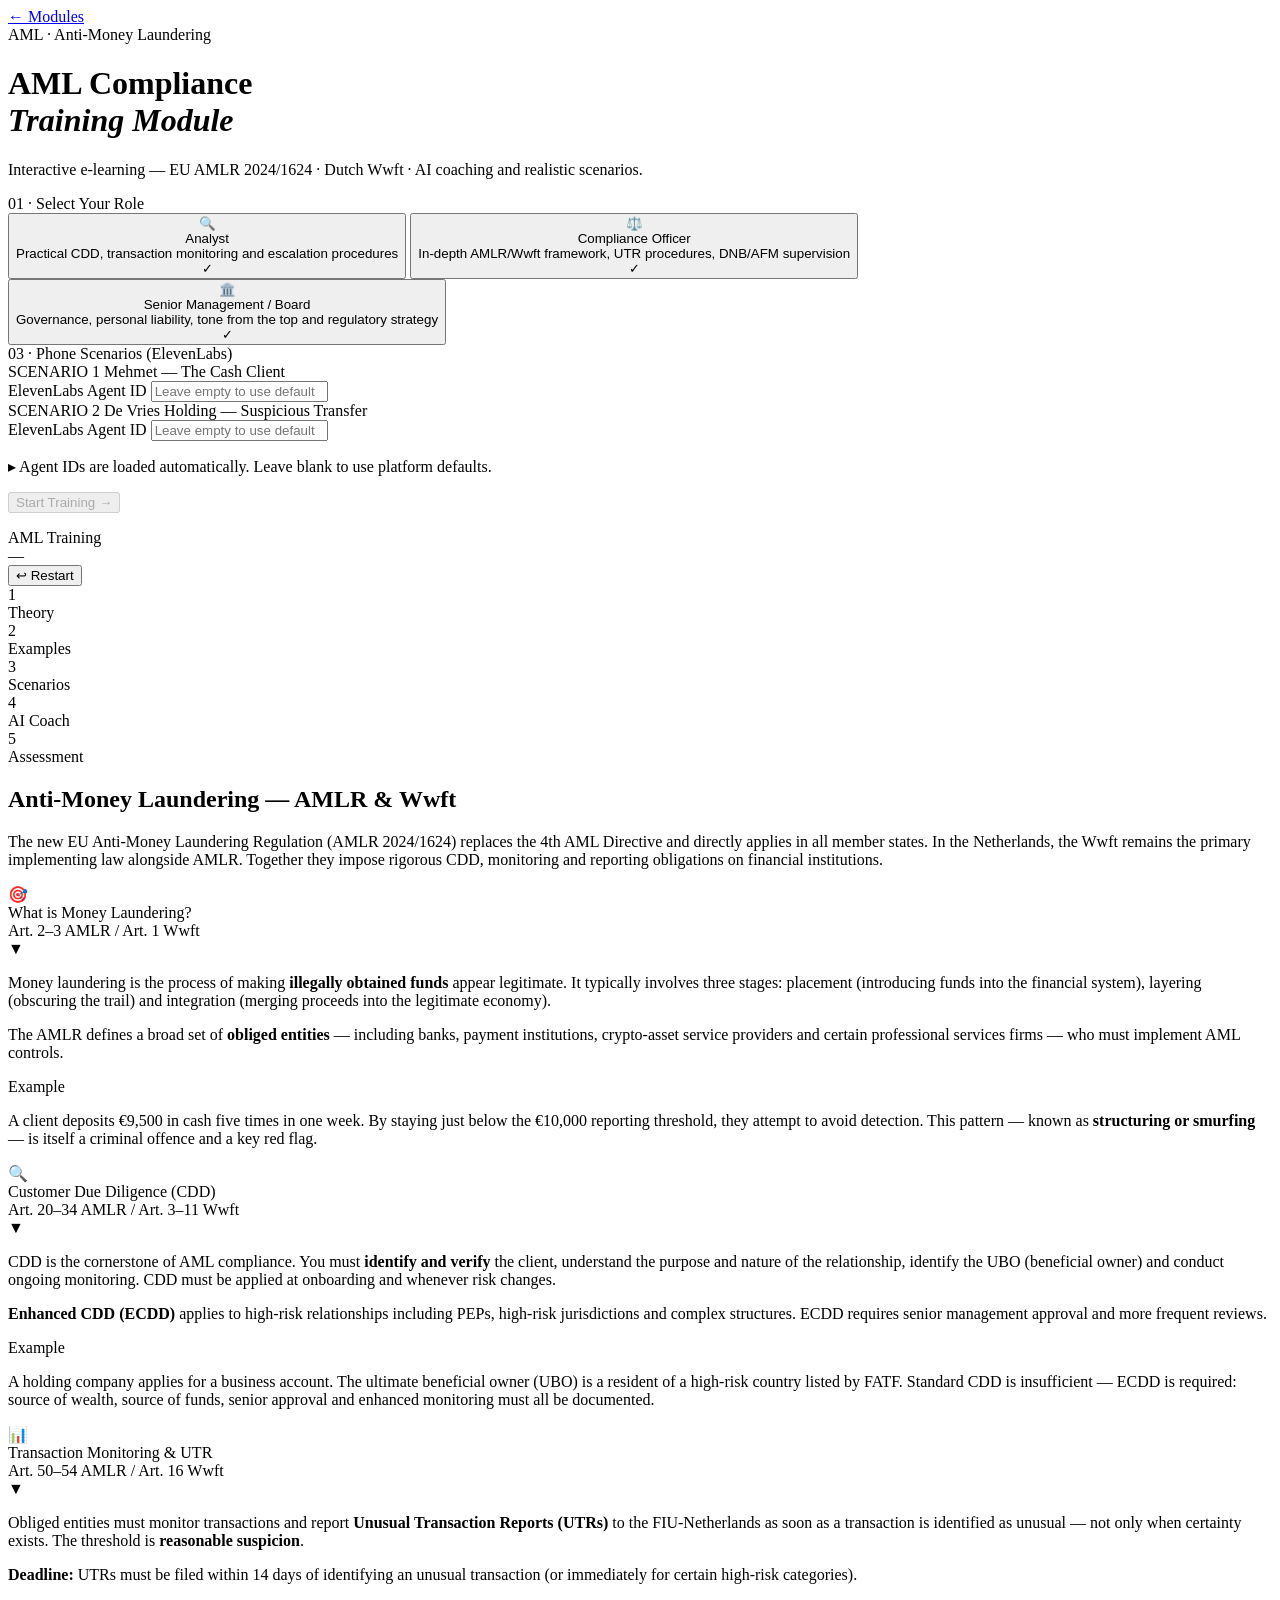
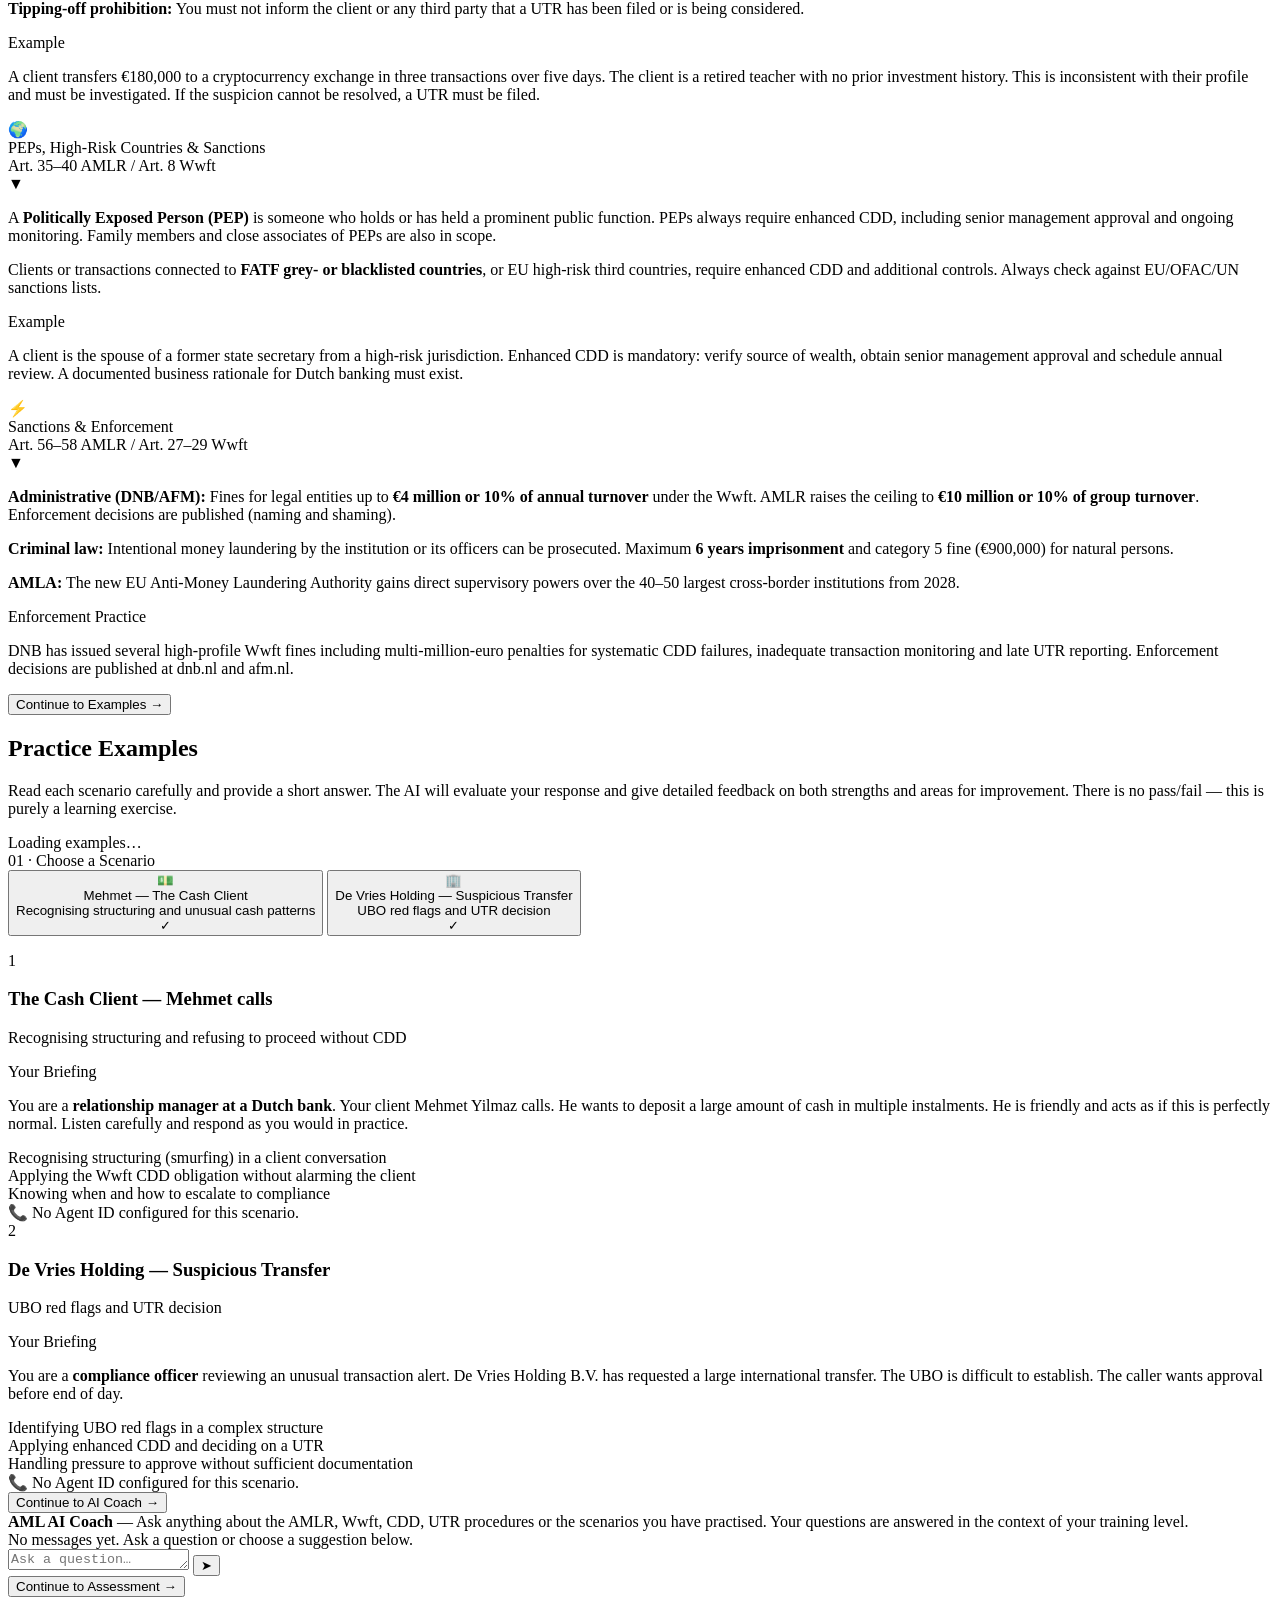
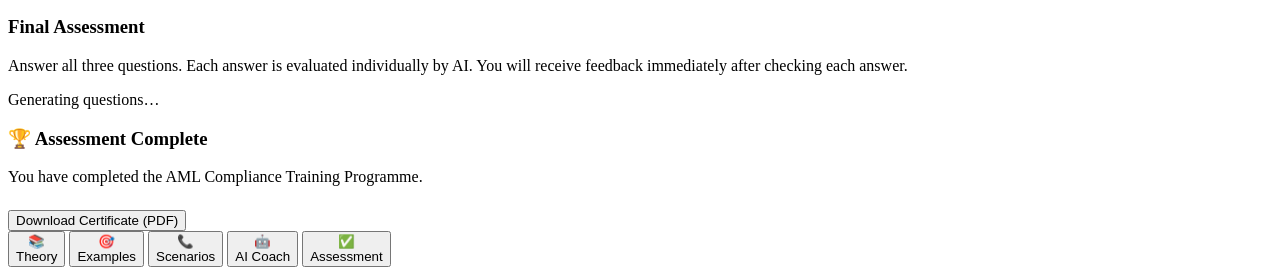
==== aml.html @ 09cd7705 "Add files via upload" ====
<!DOCTYPE html>
<html lang="en">
<head>
<meta charset="UTF-8">
<meta name="viewport" content="width=device-width, initial-scale=1.0, maximum-scale=1.0, user-scalable=no">
<title>AML Compliance Training</title>
<link rel="preconnect" href="https://fonts.googleapis.com">
<link href="https://fonts.googleapis.com/css2?family=Playfair+Display:ital,wght@0,600;0,700;1,600&family=Inter:wght@300;400;500;600&family=JetBrains+Mono:wght@400;500&display=swap" rel="stylesheet">
<link rel="stylesheet" href="css/shared.css">
<script src="https://elevenlabs.io/convai-widget/index.js" async></script>
</head>
<body>

<a href="/" class="back-link">← Modules</a>

<!-- ══ SETUP SCREEN ══ -->
<div id="setupScreen">
  <div class="brand">
    <div class="brand-badge">AML · Anti-Money Laundering</div>
    <h1>AML Compliance<br><em>Training Module</em></h1>
    <p>Interactive e-learning — EU AMLR 2024/1624 · Dutch Wwft · AI coaching and realistic scenarios.</p>
  </div>

  <!-- Role / Level -->
  <div class="card">
    <div class="card-title">01 · Select Your Role</div>
    <div class="level-grid">
      <button class="level-btn" data-level="analyst" onclick="selectLevel(this)">
        <div class="level-icon">🔍</div>
        <div class="level-info">
          <div class="level-name">Analyst</div>
          <div class="level-desc">Practical CDD, transaction monitoring and escalation procedures</div>
        </div>
        <div class="level-check">✓</div>
      </button>
      <button class="level-btn" data-level="compliance" onclick="selectLevel(this)">
        <div class="level-icon">⚖️</div>
        <div class="level-info">
          <div class="level-name">Compliance Officer</div>
          <div class="level-desc">In-depth AMLR/Wwft framework, UTR procedures, DNB/AFM supervision</div>
        </div>
        <div class="level-check">✓</div>
      </button>
      <button class="level-btn" data-level="management" onclick="selectLevel(this)">
        <div class="level-icon">🏛️</div>
        <div class="level-info">
          <div class="level-name">Senior Management / Board</div>
          <div class="level-desc">Governance, personal liability, tone from the top and regulatory strategy</div>
        </div>
        <div class="level-check">✓</div>
      </button>
    </div>
  </div>

  <!-- Assessment Strictness -->
  <div class="card" id="strictnessCard" style="display:none">
    <div class="card-title">02 · Assessment Strictness</div>
    <p style="font-size:12px;color:var(--muted);margin-bottom:12px;line-height:1.5">Choose how strictly your final assessment answers will be evaluated.</p>
    <div class="strictness-grid">
      <button class="strictness-btn" data-strictness="hard" onclick="selectStrictness(this)">
        <div class="strictness-dot dot-hard"></div>
        <div class="strictness-info">
          <div class="strictness-name">🔴 Strict</div>
          <div class="strictness-desc">All answers must be complete and precise. Every detail counts.</div>
        </div>
        <div class="strictness-check">✓</div>
      </button>
      <button class="strictness-btn" data-strictness="normal" onclick="selectStrictness(this)">
        <div class="strictness-dot dot-normal"></div>
        <div class="strictness-info">
          <div class="strictness-name">🟡 Standard</div>
          <div class="strictness-desc">Core concepts must be correct. Minor gaps are acceptable.</div>
        </div>
        <div class="strictness-check">✓</div>
      </button>
      <button class="strictness-btn" data-strictness="light" onclick="selectStrictness(this)">
        <div class="strictness-dot dot-light"></div>
        <div class="strictness-info">
          <div class="strictness-name">🟢 Lenient</div>
          <div class="strictness-desc">Answers are accepted unless there is clearly no effort to engage with the topic.</div>
        </div>
        <div class="strictness-check">✓</div>
      </button>
    </div>
  </div>

  <!-- ElevenLabs Agents -->
  <div class="card">
    <div class="card-title">03 · Phone Scenarios (ElevenLabs)</div>
    <div class="agent-cfg">
      <div class="agent-row">
        <div class="agent-row-header">
          <span class="agent-scenario-badge">SCENARIO 1</span>
          <span class="agent-scenario-title">Mehmet — The Cash Client</span>
        </div>
        <div class="field">
          <label>ElevenLabs Agent ID</label>
          <input type="text" id="agent1Id" placeholder="Leave empty to use default" autocorrect="off" autocapitalize="none"/>
        </div>
      </div>
      <div class="agent-row">
        <div class="agent-row-header">
          <span class="agent-scenario-badge">SCENARIO 2</span>
          <span class="agent-scenario-title">De Vries Holding — Suspicious Transfer</span>
        </div>
        <div class="field">
          <label>ElevenLabs Agent ID</label>
          <input type="text" id="agent2Id" placeholder="Leave empty to use default" autocorrect="off" autocapitalize="none"/>
        </div>
      </div>
      <p class="hint">▸ Agent IDs are loaded automatically. Leave blank to use platform defaults.</p>
    </div>
  </div>

  <button class="btn-primary" id="startBtn" onclick="startTraining()" disabled>Start Training →</button>
  <div style="height:16px"></div>
</div>

<!-- ══ TRAINING SCREEN ══ -->
<div id="trainingScreen">
  <div class="topbar">
    <div class="topbar-brand">AML Training</div>
    <div class="topbar-level" id="topLevel">—</div>
    <button class="btn-reset" onclick="resetTraining()">↩ Restart</button>
  </div>

  <!-- Step bar: 5 steps -->
  <div class="steps-bar">
    <div class="step active" id="step1" onclick="showTab('theory')">
      <div class="step-circle" id="sc1">1</div>
      <div class="step-label">Theory</div>
    </div>
    <div class="step-divider"></div>
    <div class="step" id="step2" onclick="showTab('examples')">
      <div class="step-circle" id="sc2">2</div>
      <div class="step-label">Examples</div>
    </div>
    <div class="step-divider"></div>
    <div class="step" id="step3" onclick="showTab('scenario')">
      <div class="step-circle" id="sc3">3</div>
      <div class="step-label">Scenarios</div>
    </div>
    <div class="step-divider"></div>
    <div class="step" id="step4" onclick="showTab('chat')">
      <div class="step-circle" id="sc4">4</div>
      <div class="step-label">AI Coach</div>
    </div>
    <div class="step-divider"></div>
    <div class="step" id="step5" onclick="showTab('quiz')">
      <div class="step-circle" id="sc5">5</div>
      <div class="step-label">Assessment</div>
    </div>
  </div>

  <!-- ── TAB 1: THEORY ── -->
  <div class="tab-content active" id="tab-theory">
    <div class="theory-intro">
      <h2>Anti-Money Laundering — AMLR & Wwft</h2>
      <p>The new EU Anti-Money Laundering Regulation (AMLR 2024/1624) replaces the 4th AML Directive and directly applies in all member states. In the Netherlands, the Wwft remains the primary implementing law alongside AMLR. Together they impose rigorous CDD, monitoring and reporting obligations on financial institutions.</p>
    </div>

    <div class="accordion">
      <div class="acc-item" id="acc1">
        <div class="acc-header" onclick="toggleAcc('acc1')">
          <div class="acc-header-left"><span class="acc-icon">🎯</span>
            <div><div class="acc-title">What is Money Laundering?</div><div class="acc-article">Art. 2–3 AMLR / Art. 1 Wwft</div></div>
          </div><span class="acc-chevron">▼</span>
        </div>
        <div class="acc-body">
          <p>Money laundering is the process of making <strong>illegally obtained funds</strong> appear legitimate. It typically involves three stages: placement (introducing funds into the financial system), layering (obscuring the trail) and integration (merging proceeds into the legitimate economy).</p>
          <p>The AMLR defines a broad set of <strong>obliged entities</strong> — including banks, payment institutions, crypto-asset service providers and certain professional services firms — who must implement AML controls.</p>
          <div class="example">
            <div class="ex-label">Example</div>
            <p>A client deposits €9,500 in cash five times in one week. By staying just below the €10,000 reporting threshold, they attempt to avoid detection. This pattern — known as <strong>structuring or smurfing</strong> — is itself a criminal offence and a key red flag.</p>
          </div>
          <div id="theory-analyst-1" style="display:none;margin-top:12px">
            <span class="level-tag tag-analyst">ANALYST</span>
            <div class="red-flags">
              <p style="font-size:13px;color:var(--text);margin-bottom:6px"><strong>Watch for these patterns:</strong></p>
              <div class="flag"><p>Multiple cash deposits just below reporting thresholds</p></div>
              <div class="flag"><p>Rapid movement of funds through multiple accounts</p></div>
              <div class="flag"><p>Transactions inconsistent with the client's known business</p></div>
            </div>
          </div>
          <div id="theory-compliance-1" style="display:none;margin-top:12px">
            <span class="level-tag tag-compliance">COMPLIANCE</span>
            <p>Ensure your transaction monitoring system generates alerts for structuring patterns. Document the rationale for both filing and <em>not</em> filing a UTR. DNB may audit these decisions.</p>
          </div>
          <div id="theory-management-1" style="display:none;margin-top:12px">
            <span class="level-tag tag-management">MANAGEMENT</span>
            <p>The board bears ultimate responsibility for an effective AML framework. AMLR introduces direct personal liability for senior management in cases of systemic failure. Ensure AML risk appetite is explicitly documented in governance frameworks.</p>
          </div>
        </div>
      </div>

      <div class="acc-item" id="acc2">
        <div class="acc-header" onclick="toggleAcc('acc2')">
          <div class="acc-header-left"><span class="acc-icon">🔍</span>
            <div><div class="acc-title">Customer Due Diligence (CDD)</div><div class="acc-article">Art. 20–34 AMLR / Art. 3–11 Wwft</div></div>
          </div><span class="acc-chevron">▼</span>
        </div>
        <div class="acc-body">
          <p>CDD is the cornerstone of AML compliance. You must <strong>identify and verify</strong> the client, understand the purpose and nature of the relationship, identify the UBO (beneficial owner) and conduct ongoing monitoring. CDD must be applied at onboarding and whenever risk changes.</p>
          <p><strong>Enhanced CDD (ECDD)</strong> applies to high-risk relationships including PEPs, high-risk jurisdictions and complex structures. ECDD requires senior management approval and more frequent reviews.</p>
          <div class="example">
            <div class="ex-label">Example</div>
            <p>A holding company applies for a business account. The ultimate beneficial owner (UBO) is a resident of a high-risk country listed by FATF. Standard CDD is insufficient — ECDD is required: source of wealth, source of funds, senior approval and enhanced monitoring must all be documented.</p>
          </div>
        </div>
      </div>

      <div class="acc-item" id="acc3">
        <div class="acc-header" onclick="toggleAcc('acc3')">
          <div class="acc-header-left"><span class="acc-icon">📊</span>
            <div><div class="acc-title">Transaction Monitoring & UTR</div><div class="acc-article">Art. 50–54 AMLR / Art. 16 Wwft</div></div>
          </div><span class="acc-chevron">▼</span>
        </div>
        <div class="acc-body">
          <p>Obliged entities must monitor transactions and report <strong>Unusual Transaction Reports (UTRs)</strong> to the FIU-Netherlands as soon as a transaction is identified as unusual — not only when certainty exists. The threshold is <strong>reasonable suspicion</strong>.</p>
          <p><strong>Deadline:</strong> UTRs must be filed within 14 days of identifying an unusual transaction (or immediately for certain high-risk categories).</p>
          <p><strong>Tipping-off prohibition:</strong> You must not inform the client or any third party that a UTR has been filed or is being considered.</p>
          <div class="example">
            <div class="ex-label">Example</div>
            <p>A client transfers €180,000 to a cryptocurrency exchange in three transactions over five days. The client is a retired teacher with no prior investment history. This is inconsistent with their profile and must be investigated. If the suspicion cannot be resolved, a UTR must be filed.</p>
          </div>
        </div>
      </div>

      <div class="acc-item" id="acc4">
        <div class="acc-header" onclick="toggleAcc('acc4')">
          <div class="acc-header-left"><span class="acc-icon">🌍</span>
            <div><div class="acc-title">PEPs, High-Risk Countries & Sanctions</div><div class="acc-article">Art. 35–40 AMLR / Art. 8 Wwft</div></div>
          </div><span class="acc-chevron">▼</span>
        </div>
        <div class="acc-body">
          <p>A <strong>Politically Exposed Person (PEP)</strong> is someone who holds or has held a prominent public function. PEPs always require enhanced CDD, including senior management approval and ongoing monitoring. Family members and close associates of PEPs are also in scope.</p>
          <p>Clients or transactions connected to <strong>FATF grey- or blacklisted countries</strong>, or EU high-risk third countries, require enhanced CDD and additional controls. Always check against EU/OFAC/UN sanctions lists.</p>
          <div class="example">
            <div class="ex-label">Example</div>
            <p>A client is the spouse of a former state secretary from a high-risk jurisdiction. Enhanced CDD is mandatory: verify source of wealth, obtain senior management approval and schedule annual review. A documented business rationale for Dutch banking must exist.</p>
          </div>
        </div>
      </div>

      <div class="acc-item" id="acc5">
        <div class="acc-header" onclick="toggleAcc('acc5')">
          <div class="acc-header-left"><span class="acc-icon">⚡</span>
            <div><div class="acc-title">Sanctions & Enforcement</div><div class="acc-article">Art. 56–58 AMLR / Art. 27–29 Wwft</div></div>
          </div><span class="acc-chevron">▼</span>
        </div>
        <div class="acc-body">
          <p><strong>Administrative (DNB/AFM):</strong> Fines for legal entities up to <strong>€4 million or 10% of annual turnover</strong> under the Wwft. AMLR raises the ceiling to <strong>€10 million or 10% of group turnover</strong>. Enforcement decisions are published (naming and shaming).</p>
          <p><strong>Criminal law:</strong> Intentional money laundering by the institution or its officers can be prosecuted. Maximum <strong>6 years imprisonment</strong> and category 5 fine (€900,000) for natural persons.</p>
          <p><strong>AMLA:</strong> The new EU Anti-Money Laundering Authority gains direct supervisory powers over the 40–50 largest cross-border institutions from 2028.</p>
          <div class="example">
            <div class="ex-label">Enforcement Practice</div>
            <p>DNB has issued several high-profile Wwft fines including multi-million-euro penalties for systematic CDD failures, inadequate transaction monitoring and late UTR reporting. Enforcement decisions are published at dnb.nl and afm.nl.</p>
          </div>
        </div>
      </div>
    </div>

    <button class="btn-primary" onclick="completeStep(1); showTab('examples')">Continue to Examples →</button>
  </div>

  <!-- ── TAB 2: EXAMPLES ── -->
  <div class="tab-content" id="tab-examples">
    <div class="examples-intro">
      <h2>Practice Examples</h2>
      <p>Read each scenario carefully and provide a short answer. The AI will evaluate your response and give detailed feedback on both strengths and areas for improvement. There is no pass/fail — this is purely a learning exercise.</p>
    </div>

    <div id="examplesContainer">
      <div class="empty-msg"><span class="spinner"></span> Loading examples…</div>
    </div>

    <button class="btn-primary examples-continue" id="examplesContinueBtn" style="display:none" onclick="completeStep(2); showTab('scenario')">Continue to Scenarios →</button>
  </div>

  <!-- ── TAB 3: SCENARIOS ── -->
  <div class="tab-content" id="tab-scenario">
    <div class="card">
      <div class="card-title">01 · Choose a Scenario</div>
      <div class="level-grid">
        <button class="level-btn" onclick="selectScenario(1)" id="scenarioBtn1">
          <div class="level-icon">💵</div>
          <div class="level-info">
            <div class="level-name">Mehmet — The Cash Client</div>
            <div class="level-desc">Recognising structuring and unusual cash patterns</div>
          </div>
          <div class="level-check">✓</div>
        </button>
        <button class="level-btn" onclick="selectScenario(2)" id="scenarioBtn2">
          <div class="level-icon">🏢</div>
          <div class="level-info">
            <div class="level-name">De Vries Holding — Suspicious Transfer</div>
            <div class="level-desc">UBO red flags and UTR decision</div>
          </div>
          <div class="level-check">✓</div>
        </button>
      </div>
    </div>

    <div style="height:16px"></div>

    <div class="scenario-card">
      <div class="scenario-header">
        <div class="scenario-num">1</div>
        <div class="scenario-meta">
          <h3>The Cash Client — Mehmet calls</h3>
          <p>Recognising structuring and refusing to proceed without CDD</p>
        </div>
      </div>
      <div class="scenario-body">
        <div class="scenario-briefing">
          <div class="brief-label">Your Briefing</div>
          <p>You are a <strong>relationship manager at a Dutch bank</strong>. Your client Mehmet Yilmaz calls. He wants to deposit a large amount of cash in multiple instalments. He is friendly and acts as if this is perfectly normal. Listen carefully and respond as you would in practice.</p>
        </div>
        <div class="learning-goals">
          <div class="goal">Recognising structuring (smurfing) in a client conversation</div>
          <div class="goal">Applying the Wwft CDD obligation without alarming the client</div>
          <div class="goal">Knowing when and how to escalate to compliance</div>
        </div>
        <div class="scenario-widget" id="widget1Container">
          <div class="no-agent-notice" id="noAgent1">📞 No Agent ID configured for this scenario.</div>
        </div>
      </div>
    </div>

    <div class="scenario-card">
      <div class="scenario-header">
        <div class="scenario-num">2</div>
        <div class="scenario-meta">
          <h3>De Vries Holding — Suspicious Transfer</h3>
          <p>UBO red flags and UTR decision</p>
        </div>
      </div>
      <div class="scenario-body">
        <div class="scenario-briefing">
          <div class="brief-label">Your Briefing</div>
          <p>You are a <strong>compliance officer</strong> reviewing an unusual transaction alert. De Vries Holding B.V. has requested a large international transfer. The UBO is difficult to establish. The caller wants approval before end of day.</p>
        </div>
        <div class="learning-goals">
          <div class="goal">Identifying UBO red flags in a complex structure</div>
          <div class="goal">Applying enhanced CDD and deciding on a UTR</div>
          <div class="goal">Handling pressure to approve without sufficient documentation</div>
        </div>
        <div class="scenario-widget" id="widget2Container">
          <div class="no-agent-notice" id="noAgent2">📞 No Agent ID configured for this scenario.</div>
        </div>
      </div>
    </div>

    <button class="btn-primary" onclick="completeStep(3); showTab('chat')">Continue to AI Coach →</button>
  </div>

  <!-- ── TAB 4: AI COACH ── -->
  <div class="tab-content" id="tab-chat">
    <div class="chat-wrap">
      <div class="chat-context" id="chatContext">
        <strong>AML AI Coach</strong> — Ask anything about the AMLR, Wwft, CDD, UTR procedures or the scenarios you have practised. Your questions are answered in the context of your training level.
      </div>
      <div class="chat-history" id="chatHistory">
        <div class="empty-msg">No messages yet. Ask a question or choose a suggestion below.</div>
      </div>
      <div class="chat-input-row">
        <textarea class="chat-input" id="chatInput" placeholder="Ask a question…" rows="1" onkeydown="handleChatKey(event)" oninput="autoResize(this)"></textarea>
        <button class="btn-send" id="sendBtn" onclick="sendChat()">➤</button>
      </div>
    </div>
    <div class="suggested-questions" id="suggestedQs"></div>
    <button class="btn-primary" onclick="completeStep(4); showTab('quiz')">Continue to Assessment →</button>
  </div>

  <!-- ── TAB 5: ASSESSMENT ── -->
  <div class="tab-content" id="tab-quiz">
    <div class="quiz-intro">
      <h3>Final Assessment</h3>
      <p>Answer all three questions. Each answer is evaluated individually by AI. You will receive feedback immediately after checking each answer.</p>
    </div>
    <div class="strictness-banner" id="strictnessBanner"></div>
    <div id="quizQuestions"><div class="empty-msg"><span class="spinner"></span> Generating questions…</div></div>
    <div class="quiz-submit-wrap" id="submitWrap" style="display:none">
      <button class="btn-primary" id="submitQuizBtn" onclick="submitAllQuiz()">Submit All Answers</button>
      <p class="quiz-submit-note">You can also check answers one by one above.</p>
    </div>
    <div class="cert-banner" id="certBanner">
      <h3>🏆 Assessment Complete</h3>
      <p>You have completed the AML Compliance Training Programme.</p>
      <button class="btn-primary" onclick="generateCertificate()" style="margin-top:8px">Download Certificate (PDF)</button>
    </div>
  </div>

  <!-- Bottom Nav -->
  <div class="bottom-nav">
    <button class="nav-btn active" id="nav-theory" onclick="showTab('theory')"><div class="nav-icon">📚</div><div class="nav-label">Theory</div></button>
    <button class="nav-btn" id="nav-examples" onclick="showTab('examples')"><div class="nav-icon">🎯</div><div class="nav-label">Examples</div></button>
    <button class="nav-btn" id="nav-scenario" onclick="showTab('scenario')"><div class="nav-icon">📞</div><div class="nav-label">Scenarios</div></button>
    <button class="nav-btn" id="nav-chat" onclick="showTab('chat')"><div class="nav-icon">🤖</div><div class="nav-label">AI Coach</div></button>
    <button class="nav-btn" id="nav-quiz" onclick="showTab('quiz')"><div class="nav-icon">✅</div><div class="nav-label">Assessment</div></button>
  </div>
</div>

<!-- Certificate Popup -->
<div class="popup-overlay hidden" id="popupOverlay">
  <div class="popup" id="popupContent"></div>
</div>

<script src="js/shared.js"></script>
<script src="js/aml.js"></script>
</body>
</html>
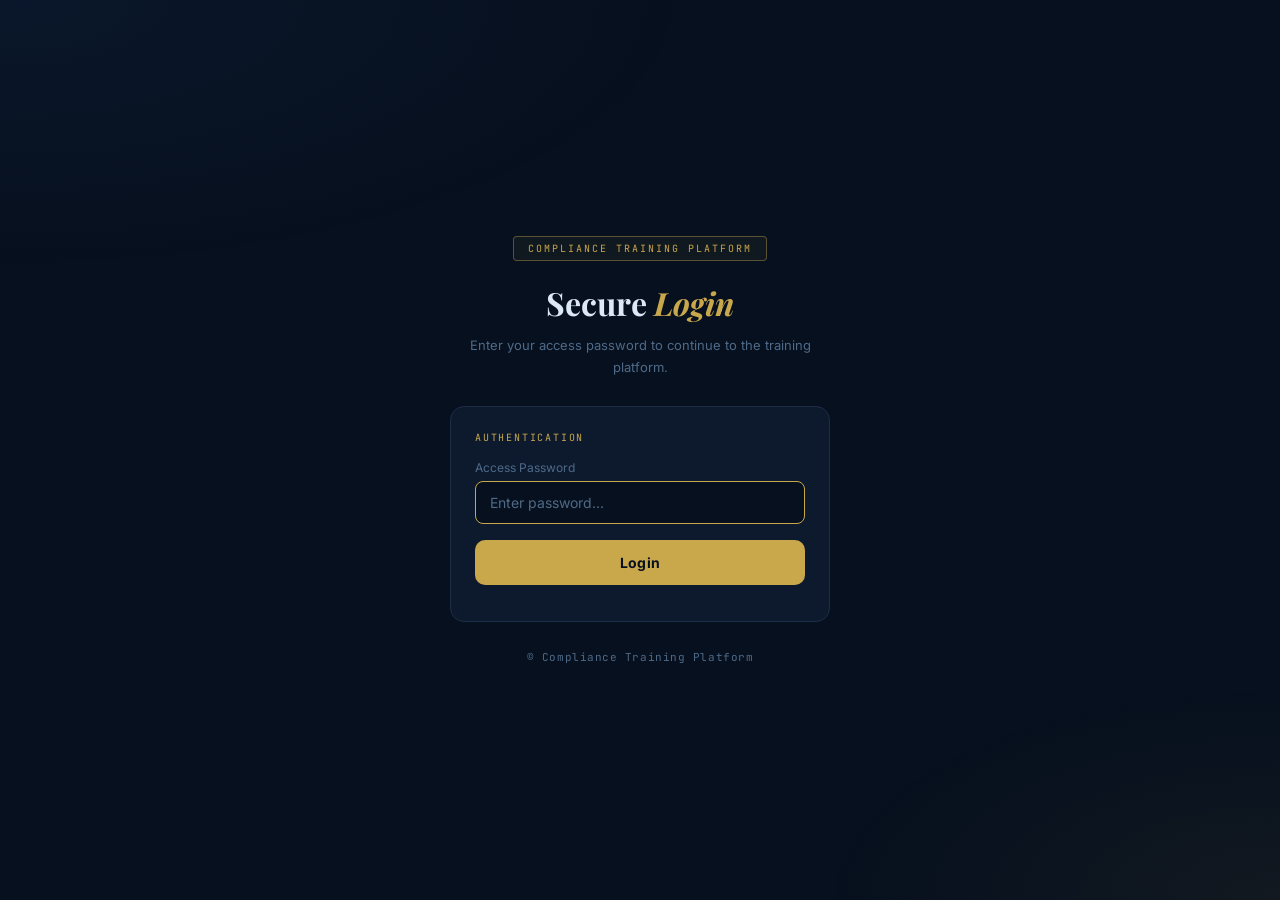
==== commit fc8be374: "Add files via upload" ====
--- a/aml.html
+++ b/aml.html
@@ -1,412 +1,412 @@
-<!DOCTYPE html>
-<html lang="en">
-<head>
-<meta charset="UTF-8">
-<meta name="viewport" content="width=device-width, initial-scale=1.0, maximum-scale=1.0, user-scalable=no">
-<title>AML Compliance Training</title>
-<link rel="preconnect" href="https://fonts.googleapis.com">
-<link href="https://fonts.googleapis.com/css2?family=Playfair+Display:ital,wght@0,600;0,700;1,600&family=Inter:wght@300;400;500;600&family=JetBrains+Mono:wght@400;500&display=swap" rel="stylesheet">
-<link rel="stylesheet" href="css/shared.css">
-<script src="https://elevenlabs.io/convai-widget/index.js" async></script>
-</head>
-<body>
-
-<a href="/" class="back-link">← Modules</a>
-
-<!-- ══ SETUP SCREEN ══ -->
-<div id="setupScreen">
-  <div class="brand">
-    <div class="brand-badge">AML · Anti-Money Laundering</div>
-    <h1>AML Compliance<br><em>Training Module</em></h1>
-    <p>Interactive e-learning — EU AMLR 2024/1624 · Dutch Wwft · AI coaching and realistic scenarios.</p>
-  </div>
-
-  <!-- Role / Level -->
-  <div class="card">
-    <div class="card-title">01 · Select Your Role</div>
-    <div class="level-grid">
-      <button class="level-btn" data-level="analyst" onclick="selectLevel(this)">
-        <div class="level-icon">🔍</div>
-        <div class="level-info">
-          <div class="level-name">Analyst</div>
-          <div class="level-desc">Practical CDD, transaction monitoring and escalation procedures</div>
-        </div>
-        <div class="level-check">✓</div>
-      </button>
-      <button class="level-btn" data-level="compliance" onclick="selectLevel(this)">
-        <div class="level-icon">⚖️</div>
-        <div class="level-info">
-          <div class="level-name">Compliance Officer</div>
-          <div class="level-desc">In-depth AMLR/Wwft framework, UTR procedures, DNB/AFM supervision</div>
-        </div>
-        <div class="level-check">✓</div>
-      </button>
-      <button class="level-btn" data-level="management" onclick="selectLevel(this)">
-        <div class="level-icon">🏛️</div>
-        <div class="level-info">
-          <div class="level-name">Senior Management / Board</div>
-          <div class="level-desc">Governance, personal liability, tone from the top and regulatory strategy</div>
-        </div>
-        <div class="level-check">✓</div>
-      </button>
-    </div>
-  </div>
-
-  <!-- Assessment Strictness -->
-  <div class="card" id="strictnessCard" style="display:none">
-    <div class="card-title">02 · Assessment Strictness</div>
-    <p style="font-size:12px;color:var(--muted);margin-bottom:12px;line-height:1.5">Choose how strictly your final assessment answers will be evaluated.</p>
-    <div class="strictness-grid">
-      <button class="strictness-btn" data-strictness="hard" onclick="selectStrictness(this)">
-        <div class="strictness-dot dot-hard"></div>
-        <div class="strictness-info">
-          <div class="strictness-name">🔴 Strict</div>
-          <div class="strictness-desc">All answers must be complete and precise. Every detail counts.</div>
-        </div>
-        <div class="strictness-check">✓</div>
-      </button>
-      <button class="strictness-btn" data-strictness="normal" onclick="selectStrictness(this)">
-        <div class="strictness-dot dot-normal"></div>
-        <div class="strictness-info">
-          <div class="strictness-name">🟡 Standard</div>
-          <div class="strictness-desc">Core concepts must be correct. Minor gaps are acceptable.</div>
-        </div>
-        <div class="strictness-check">✓</div>
-      </button>
-      <button class="strictness-btn" data-strictness="light" onclick="selectStrictness(this)">
-        <div class="strictness-dot dot-light"></div>
-        <div class="strictness-info">
-          <div class="strictness-name">🟢 Lenient</div>
-          <div class="strictness-desc">Answers are accepted unless there is clearly no effort to engage with the topic.</div>
-        </div>
-        <div class="strictness-check">✓</div>
-      </button>
-    </div>
-  </div>
-
-  <!-- ElevenLabs Agents -->
-  <div class="card">
-    <div class="card-title">03 · Phone Scenarios (ElevenLabs)</div>
-    <div class="agent-cfg">
-      <div class="agent-row">
-        <div class="agent-row-header">
-          <span class="agent-scenario-badge">SCENARIO 1</span>
-          <span class="agent-scenario-title">Mehmet — The Cash Client</span>
-        </div>
-        <div class="field">
-          <label>ElevenLabs Agent ID</label>
-          <input type="text" id="agent1Id" placeholder="Leave empty to use default" autocorrect="off" autocapitalize="none"/>
-        </div>
-      </div>
-      <div class="agent-row">
-        <div class="agent-row-header">
-          <span class="agent-scenario-badge">SCENARIO 2</span>
-          <span class="agent-scenario-title">De Vries Holding — Suspicious Transfer</span>
-        </div>
-        <div class="field">
-          <label>ElevenLabs Agent ID</label>
-          <input type="text" id="agent2Id" placeholder="Leave empty to use default" autocorrect="off" autocapitalize="none"/>
-        </div>
-      </div>
-      <p class="hint">▸ Agent IDs are loaded automatically. Leave blank to use platform defaults.</p>
-    </div>
-  </div>
-
-  <button class="btn-primary" id="startBtn" onclick="startTraining()" disabled>Start Training →</button>
-  <div style="height:16px"></div>
-</div>
-
-<!-- ══ TRAINING SCREEN ══ -->
-<div id="trainingScreen">
-  <div class="topbar">
-    <div class="topbar-brand">AML Training</div>
-    <div class="topbar-level" id="topLevel">—</div>
-    <button class="btn-reset" onclick="resetTraining()">↩ Restart</button>
-  </div>
-
-  <!-- Step bar: 5 steps -->
-  <div class="steps-bar">
-    <div class="step active" id="step1" onclick="showTab('theory')">
-      <div class="step-circle" id="sc1">1</div>
-      <div class="step-label">Theory</div>
-    </div>
-    <div class="step-divider"></div>
-    <div class="step" id="step2" onclick="showTab('examples')">
-      <div class="step-circle" id="sc2">2</div>
-      <div class="step-label">Examples</div>
-    </div>
-    <div class="step-divider"></div>
-    <div class="step" id="step3" onclick="showTab('scenario')">
-      <div class="step-circle" id="sc3">3</div>
-      <div class="step-label">Scenarios</div>
-    </div>
-    <div class="step-divider"></div>
-    <div class="step" id="step4" onclick="showTab('chat')">
-      <div class="step-circle" id="sc4">4</div>
-      <div class="step-label">AI Coach</div>
-    </div>
-    <div class="step-divider"></div>
-    <div class="step" id="step5" onclick="showTab('quiz')">
-      <div class="step-circle" id="sc5">5</div>
-      <div class="step-label">Assessment</div>
-    </div>
-  </div>
-
-  <!-- ── TAB 1: THEORY ── -->
-  <div class="tab-content active" id="tab-theory">
-    <div class="theory-intro">
-      <h2>Anti-Money Laundering — AMLR & Wwft</h2>
-      <p>The new EU Anti-Money Laundering Regulation (AMLR 2024/1624) replaces the 4th AML Directive and directly applies in all member states. In the Netherlands, the Wwft remains the primary implementing law alongside AMLR. Together they impose rigorous CDD, monitoring and reporting obligations on financial institutions.</p>
-    </div>
-
-    <div class="accordion">
-      <div class="acc-item" id="acc1">
-        <div class="acc-header" onclick="toggleAcc('acc1')">
-          <div class="acc-header-left"><span class="acc-icon">🎯</span>
-            <div><div class="acc-title">What is Money Laundering?</div><div class="acc-article">Art. 2–3 AMLR / Art. 1 Wwft</div></div>
-          </div><span class="acc-chevron">▼</span>
-        </div>
-        <div class="acc-body">
-          <p>Money laundering is the process of making <strong>illegally obtained funds</strong> appear legitimate. It typically involves three stages: placement (introducing funds into the financial system), layering (obscuring the trail) and integration (merging proceeds into the legitimate economy).</p>
-          <p>The AMLR defines a broad set of <strong>obliged entities</strong> — including banks, payment institutions, crypto-asset service providers and certain professional services firms — who must implement AML controls.</p>
-          <div class="example">
-            <div class="ex-label">Example</div>
-            <p>A client deposits €9,500 in cash five times in one week. By staying just below the €10,000 reporting threshold, they attempt to avoid detection. This pattern — known as <strong>structuring or smurfing</strong> — is itself a criminal offence and a key red flag.</p>
-          </div>
-          <div id="theory-analyst-1" style="display:none;margin-top:12px">
-            <span class="level-tag tag-analyst">ANALYST</span>
-            <div class="red-flags">
-              <p style="font-size:13px;color:var(--text);margin-bottom:6px"><strong>Watch for these patterns:</strong></p>
-              <div class="flag"><p>Multiple cash deposits just below reporting thresholds</p></div>
-              <div class="flag"><p>Rapid movement of funds through multiple accounts</p></div>
-              <div class="flag"><p>Transactions inconsistent with the client's known business</p></div>
-            </div>
-          </div>
-          <div id="theory-compliance-1" style="display:none;margin-top:12px">
-            <span class="level-tag tag-compliance">COMPLIANCE</span>
-            <p>Ensure your transaction monitoring system generates alerts for structuring patterns. Document the rationale for both filing and <em>not</em> filing a UTR. DNB may audit these decisions.</p>
-          </div>
-          <div id="theory-management-1" style="display:none;margin-top:12px">
-            <span class="level-tag tag-management">MANAGEMENT</span>
-            <p>The board bears ultimate responsibility for an effective AML framework. AMLR introduces direct personal liability for senior management in cases of systemic failure. Ensure AML risk appetite is explicitly documented in governance frameworks.</p>
-          </div>
-        </div>
-      </div>
-
-      <div class="acc-item" id="acc2">
-        <div class="acc-header" onclick="toggleAcc('acc2')">
-          <div class="acc-header-left"><span class="acc-icon">🔍</span>
-            <div><div class="acc-title">Customer Due Diligence (CDD)</div><div class="acc-article">Art. 20–34 AMLR / Art. 3–11 Wwft</div></div>
-          </div><span class="acc-chevron">▼</span>
-        </div>
-        <div class="acc-body">
-          <p>CDD is the cornerstone of AML compliance. You must <strong>identify and verify</strong> the client, understand the purpose and nature of the relationship, identify the UBO (beneficial owner) and conduct ongoing monitoring. CDD must be applied at onboarding and whenever risk changes.</p>
-          <p><strong>Enhanced CDD (ECDD)</strong> applies to high-risk relationships including PEPs, high-risk jurisdictions and complex structures. ECDD requires senior management approval and more frequent reviews.</p>
-          <div class="example">
-            <div class="ex-label">Example</div>
-            <p>A holding company applies for a business account. The ultimate beneficial owner (UBO) is a resident of a high-risk country listed by FATF. Standard CDD is insufficient — ECDD is required: source of wealth, source of funds, senior approval and enhanced monitoring must all be documented.</p>
-          </div>
-        </div>
-      </div>
-
-      <div class="acc-item" id="acc3">
-        <div class="acc-header" onclick="toggleAcc('acc3')">
-          <div class="acc-header-left"><span class="acc-icon">📊</span>
-            <div><div class="acc-title">Transaction Monitoring & UTR</div><div class="acc-article">Art. 50–54 AMLR / Art. 16 Wwft</div></div>
-          </div><span class="acc-chevron">▼</span>
-        </div>
-        <div class="acc-body">
-          <p>Obliged entities must monitor transactions and report <strong>Unusual Transaction Reports (UTRs)</strong> to the FIU-Netherlands as soon as a transaction is identified as unusual — not only when certainty exists. The threshold is <strong>reasonable suspicion</strong>.</p>
-          <p><strong>Deadline:</strong> UTRs must be filed within 14 days of identifying an unusual transaction (or immediately for certain high-risk categories).</p>
-          <p><strong>Tipping-off prohibition:</strong> You must not inform the client or any third party that a UTR has been filed or is being considered.</p>
-          <div class="example">
-            <div class="ex-label">Example</div>
-            <p>A client transfers €180,000 to a cryptocurrency exchange in three transactions over five days. The client is a retired teacher with no prior investment history. This is inconsistent with their profile and must be investigated. If the suspicion cannot be resolved, a UTR must be filed.</p>
-          </div>
-        </div>
-      </div>
-
-      <div class="acc-item" id="acc4">
-        <div class="acc-header" onclick="toggleAcc('acc4')">
-          <div class="acc-header-left"><span class="acc-icon">🌍</span>
-            <div><div class="acc-title">PEPs, High-Risk Countries & Sanctions</div><div class="acc-article">Art. 35–40 AMLR / Art. 8 Wwft</div></div>
-          </div><span class="acc-chevron">▼</span>
-        </div>
-        <div class="acc-body">
-          <p>A <strong>Politically Exposed Person (PEP)</strong> is someone who holds or has held a prominent public function. PEPs always require enhanced CDD, including senior management approval and ongoing monitoring. Family members and close associates of PEPs are also in scope.</p>
-          <p>Clients or transactions connected to <strong>FATF grey- or blacklisted countries</strong>, or EU high-risk third countries, require enhanced CDD and additional controls. Always check against EU/OFAC/UN sanctions lists.</p>
-          <div class="example">
-            <div class="ex-label">Example</div>
-            <p>A client is the spouse of a former state secretary from a high-risk jurisdiction. Enhanced CDD is mandatory: verify source of wealth, obtain senior management approval and schedule annual review. A documented business rationale for Dutch banking must exist.</p>
-          </div>
-        </div>
-      </div>
-
-      <div class="acc-item" id="acc5">
-        <div class="acc-header" onclick="toggleAcc('acc5')">
-          <div class="acc-header-left"><span class="acc-icon">⚡</span>
-            <div><div class="acc-title">Sanctions & Enforcement</div><div class="acc-article">Art. 56–58 AMLR / Art. 27–29 Wwft</div></div>
-          </div><span class="acc-chevron">▼</span>
-        </div>
-        <div class="acc-body">
-          <p><strong>Administrative (DNB/AFM):</strong> Fines for legal entities up to <strong>€4 million or 10% of annual turnover</strong> under the Wwft. AMLR raises the ceiling to <strong>€10 million or 10% of group turnover</strong>. Enforcement decisions are published (naming and shaming).</p>
-          <p><strong>Criminal law:</strong> Intentional money laundering by the institution or its officers can be prosecuted. Maximum <strong>6 years imprisonment</strong> and category 5 fine (€900,000) for natural persons.</p>
-          <p><strong>AMLA:</strong> The new EU Anti-Money Laundering Authority gains direct supervisory powers over the 40–50 largest cross-border institutions from 2028.</p>
-          <div class="example">
-            <div class="ex-label">Enforcement Practice</div>
-            <p>DNB has issued several high-profile Wwft fines including multi-million-euro penalties for systematic CDD failures, inadequate transaction monitoring and late UTR reporting. Enforcement decisions are published at dnb.nl and afm.nl.</p>
-          </div>
-        </div>
-      </div>
-    </div>
-
-    <button class="btn-primary" onclick="completeStep(1); showTab('examples')">Continue to Examples →</button>
-  </div>
-
-  <!-- ── TAB 2: EXAMPLES ── -->
-  <div class="tab-content" id="tab-examples">
-    <div class="examples-intro">
-      <h2>Practice Examples</h2>
-      <p>Read each scenario carefully and provide a short answer. The AI will evaluate your response and give detailed feedback on both strengths and areas for improvement. There is no pass/fail — this is purely a learning exercise.</p>
-    </div>
-
-    <div id="examplesContainer">
-      <div class="empty-msg"><span class="spinner"></span> Loading examples…</div>
-    </div>
-
-    <button class="btn-primary examples-continue" id="examplesContinueBtn" style="display:none" onclick="completeStep(2); showTab('scenario')">Continue to Scenarios →</button>
-  </div>
-
-  <!-- ── TAB 3: SCENARIOS ── -->
-  <div class="tab-content" id="tab-scenario">
-    <div class="card">
-      <div class="card-title">01 · Choose a Scenario</div>
-      <div class="level-grid">
-        <button class="level-btn" onclick="selectScenario(1)" id="scenarioBtn1">
-          <div class="level-icon">💵</div>
-          <div class="level-info">
-            <div class="level-name">Mehmet — The Cash Client</div>
-            <div class="level-desc">Recognising structuring and unusual cash patterns</div>
-          </div>
-          <div class="level-check">✓</div>
-        </button>
-        <button class="level-btn" onclick="selectScenario(2)" id="scenarioBtn2">
-          <div class="level-icon">🏢</div>
-          <div class="level-info">
-            <div class="level-name">De Vries Holding — Suspicious Transfer</div>
-            <div class="level-desc">UBO red flags and UTR decision</div>
-          </div>
-          <div class="level-check">✓</div>
-        </button>
-      </div>
-    </div>
-
-    <div style="height:16px"></div>
-
-    <div class="scenario-card">
-      <div class="scenario-header">
-        <div class="scenario-num">1</div>
-        <div class="scenario-meta">
-          <h3>The Cash Client — Mehmet calls</h3>
-          <p>Recognising structuring and refusing to proceed without CDD</p>
-        </div>
-      </div>
-      <div class="scenario-body">
-        <div class="scenario-briefing">
-          <div class="brief-label">Your Briefing</div>
-          <p>You are a <strong>relationship manager at a Dutch bank</strong>. Your client Mehmet Yilmaz calls. He wants to deposit a large amount of cash in multiple instalments. He is friendly and acts as if this is perfectly normal. Listen carefully and respond as you would in practice.</p>
-        </div>
-        <div class="learning-goals">
-          <div class="goal">Recognising structuring (smurfing) in a client conversation</div>
-          <div class="goal">Applying the Wwft CDD obligation without alarming the client</div>
-          <div class="goal">Knowing when and how to escalate to compliance</div>
-        </div>
-        <div class="scenario-widget" id="widget1Container">
-          <div class="no-agent-notice" id="noAgent1">📞 No Agent ID configured for this scenario.</div>
-        </div>
-      </div>
-    </div>
-
-    <div class="scenario-card">
-      <div class="scenario-header">
-        <div class="scenario-num">2</div>
-        <div class="scenario-meta">
-          <h3>De Vries Holding — Suspicious Transfer</h3>
-          <p>UBO red flags and UTR decision</p>
-        </div>
-      </div>
-      <div class="scenario-body">
-        <div class="scenario-briefing">
-          <div class="brief-label">Your Briefing</div>
-          <p>You are a <strong>compliance officer</strong> reviewing an unusual transaction alert. De Vries Holding B.V. has requested a large international transfer. The UBO is difficult to establish. The caller wants approval before end of day.</p>
-        </div>
-        <div class="learning-goals">
-          <div class="goal">Identifying UBO red flags in a complex structure</div>
-          <div class="goal">Applying enhanced CDD and deciding on a UTR</div>
-          <div class="goal">Handling pressure to approve without sufficient documentation</div>
-        </div>
-        <div class="scenario-widget" id="widget2Container">
-          <div class="no-agent-notice" id="noAgent2">📞 No Agent ID configured for this scenario.</div>
-        </div>
-      </div>
-    </div>
-
-    <button class="btn-primary" onclick="completeStep(3); showTab('chat')">Continue to AI Coach →</button>
-  </div>
-
-  <!-- ── TAB 4: AI COACH ── -->
-  <div class="tab-content" id="tab-chat">
-    <div class="chat-wrap">
-      <div class="chat-context" id="chatContext">
-        <strong>AML AI Coach</strong> — Ask anything about the AMLR, Wwft, CDD, UTR procedures or the scenarios you have practised. Your questions are answered in the context of your training level.
-      </div>
-      <div class="chat-history" id="chatHistory">
-        <div class="empty-msg">No messages yet. Ask a question or choose a suggestion below.</div>
-      </div>
-      <div class="chat-input-row">
-        <textarea class="chat-input" id="chatInput" placeholder="Ask a question…" rows="1" onkeydown="handleChatKey(event)" oninput="autoResize(this)"></textarea>
-        <button class="btn-send" id="sendBtn" onclick="sendChat()">➤</button>
-      </div>
-    </div>
-    <div class="suggested-questions" id="suggestedQs"></div>
-    <button class="btn-primary" onclick="completeStep(4); showTab('quiz')">Continue to Assessment →</button>
-  </div>
-
-  <!-- ── TAB 5: ASSESSMENT ── -->
-  <div class="tab-content" id="tab-quiz">
-    <div class="quiz-intro">
-      <h3>Final Assessment</h3>
-      <p>Answer all three questions. Each answer is evaluated individually by AI. You will receive feedback immediately after checking each answer.</p>
-    </div>
-    <div class="strictness-banner" id="strictnessBanner"></div>
-    <div id="quizQuestions"><div class="empty-msg"><span class="spinner"></span> Generating questions…</div></div>
-    <div class="quiz-submit-wrap" id="submitWrap" style="display:none">
-      <button class="btn-primary" id="submitQuizBtn" onclick="submitAllQuiz()">Submit All Answers</button>
-      <p class="quiz-submit-note">You can also check answers one by one above.</p>
-    </div>
-    <div class="cert-banner" id="certBanner">
-      <h3>🏆 Assessment Complete</h3>
-      <p>You have completed the AML Compliance Training Programme.</p>
-      <button class="btn-primary" onclick="generateCertificate()" style="margin-top:8px">Download Certificate (PDF)</button>
-    </div>
-  </div>
-
-  <!-- Bottom Nav -->
-  <div class="bottom-nav">
-    <button class="nav-btn active" id="nav-theory" onclick="showTab('theory')"><div class="nav-icon">📚</div><div class="nav-label">Theory</div></button>
-    <button class="nav-btn" id="nav-examples" onclick="showTab('examples')"><div class="nav-icon">🎯</div><div class="nav-label">Examples</div></button>
-    <button class="nav-btn" id="nav-scenario" onclick="showTab('scenario')"><div class="nav-icon">📞</div><div class="nav-label">Scenarios</div></button>
-    <button class="nav-btn" id="nav-chat" onclick="showTab('chat')"><div class="nav-icon">🤖</div><div class="nav-label">AI Coach</div></button>
-    <button class="nav-btn" id="nav-quiz" onclick="showTab('quiz')"><div class="nav-icon">✅</div><div class="nav-label">Assessment</div></button>
-  </div>
-</div>
-
-<!-- Certificate Popup -->
-<div class="popup-overlay hidden" id="popupOverlay">
-  <div class="popup" id="popupContent"></div>
-</div>
-
-<script src="js/shared.js"></script>
-<script src="js/aml.js"></script>
-</body>
+<!DOCTYPE html>
+<html lang="en">
+<head>
+<meta charset="UTF-8">
+<meta name="viewport" content="width=device-width, initial-scale=1.0, maximum-scale=1.0, user-scalable=no">
+<title>AML Compliance Training</title>
+<link rel="preconnect" href="https://fonts.googleapis.com">
+<link href="https://fonts.googleapis.com/css2?family=Playfair+Display:ital,wght@0,600;0,700;1,600&family=Inter:wght@300;400;500;600&family=JetBrains+Mono:wght@400;500&display=swap" rel="stylesheet">
+<link rel="stylesheet" href="css/shared.css">
+<script src="https://elevenlabs.io/convai-widget/index.js" async></script>
+</head>
+<body>
+
+<a href="/" class="back-link">← Modules</a>
+
+<!-- ══ SETUP SCREEN ══ -->
+<div id="setupScreen">
+  <div class="brand">
+    <div class="brand-badge">AML · Anti-Money Laundering</div>
+    <h1>AML Compliance<br><em>Training Module</em></h1>
+    <p>Interactive e-learning — EU AMLR 2024/1624 · Dutch Wwft · AI coaching and realistic scenarios.</p>
+  </div>
+
+  <!-- Role / Level -->
+  <div class="card">
+    <div class="card-title">01 · Select Your Role</div>
+    <div class="level-grid">
+      <button class="level-btn" data-level="analyst" onclick="selectLevel(this)">
+        <div class="level-icon">🔍</div>
+        <div class="level-info">
+          <div class="level-name">Analyst</div>
+          <div class="level-desc">Practical CDD, transaction monitoring and escalation procedures</div>
+        </div>
+        <div class="level-check">✓</div>
+      </button>
+      <button class="level-btn" data-level="compliance" onclick="selectLevel(this)">
+        <div class="level-icon">⚖️</div>
+        <div class="level-info">
+          <div class="level-name">Compliance Officer</div>
+          <div class="level-desc">In-depth AMLR/Wwft framework, UTR procedures, DNB/AFM supervision</div>
+        </div>
+        <div class="level-check">✓</div>
+      </button>
+      <button class="level-btn" data-level="management" onclick="selectLevel(this)">
+        <div class="level-icon">🏛️</div>
+        <div class="level-info">
+          <div class="level-name">Senior Management / Board</div>
+          <div class="level-desc">Governance, personal liability, tone from the top and regulatory strategy</div>
+        </div>
+        <div class="level-check">✓</div>
+      </button>
+    </div>
+  </div>
+
+  <!-- Assessment Strictness -->
+  <div class="card" id="strictnessCard" style="display:none">
+    <div class="card-title">02 · Assessment Strictness</div>
+    <p style="font-size:12px;color:var(--muted);margin-bottom:12px;line-height:1.5">Choose how strictly your final assessment answers will be evaluated.</p>
+    <div class="strictness-grid">
+      <button class="strictness-btn" data-strictness="hard" onclick="selectStrictness(this)">
+        <div class="strictness-dot dot-hard"></div>
+        <div class="strictness-info">
+          <div class="strictness-name">🔴 Strict</div>
+          <div class="strictness-desc">All answers must be complete and precise. Every detail counts.</div>
+        </div>
+        <div class="strictness-check">✓</div>
+      </button>
+      <button class="strictness-btn" data-strictness="normal" onclick="selectStrictness(this)">
+        <div class="strictness-dot dot-normal"></div>
+        <div class="strictness-info">
+          <div class="strictness-name">🟡 Standard</div>
+          <div class="strictness-desc">Core concepts must be correct. Minor gaps are acceptable.</div>
+        </div>
+        <div class="strictness-check">✓</div>
+      </button>
+      <button class="strictness-btn" data-strictness="light" onclick="selectStrictness(this)">
+        <div class="strictness-dot dot-light"></div>
+        <div class="strictness-info">
+          <div class="strictness-name">🟢 Lenient</div>
+          <div class="strictness-desc">Answers are accepted unless there is clearly no effort to engage with the topic.</div>
+        </div>
+        <div class="strictness-check">✓</div>
+      </button>
+    </div>
+  </div>
+
+  <!-- ElevenLabs Agents -->
+  <div class="card">
+    <div class="card-title">03 · Phone Scenarios (ElevenLabs)</div>
+    <div class="agent-cfg">
+      <div class="agent-row">
+        <div class="agent-row-header">
+          <span class="agent-scenario-badge">SCENARIO 1</span>
+          <span class="agent-scenario-title">Mehmet — The Cash Client</span>
+        </div>
+        <div class="field">
+          <label>AI Coach Configuration</label>
+          <input type="text" id="agent1Id" placeholder="Optional override — leave blank to use the default coach" autocorrect="off" autocapitalize="none"/>
+        </div>
+      </div>
+      <div class="agent-row">
+        <div class="agent-row-header">
+          <span class="agent-scenario-badge">SCENARIO 2</span>
+          <span class="agent-scenario-title">De Vries Holding — Suspicious Transfer</span>
+        </div>
+        <div class="field">
+          <label>AI Coach Configuration</label>
+          <input type="text" id="agent2Id" placeholder="Optional override — leave blank to use the default coach" autocorrect="off" autocapitalize="none"/>
+        </div>
+      </div>
+      <p class="hint">▸ If left empty, the system will use the default AI coach configuration.</p>
+    </div>
+  </div>
+
+  <button class="btn-primary" id="startBtn" onclick="startTraining()" disabled>Start Training →</button>
+  <div style="height:16px"></div>
+</div>
+
+<!-- ══ TRAINING SCREEN ══ -->
+<div id="trainingScreen">
+  <div class="topbar">
+    <div class="topbar-brand">AML Training</div>
+    <div class="topbar-level" id="topLevel">—</div>
+    <button class="btn-reset" onclick="resetTraining()">↩ Restart</button>
+  </div>
+
+  <!-- Step bar: 5 steps -->
+  <div class="steps-bar">
+    <div class="step active" id="step1" onclick="showTab('theory')">
+      <div class="step-circle" id="sc1">1</div>
+      <div class="step-label">Theory</div>
+    </div>
+    <div class="step-divider"></div>
+    <div class="step" id="step2" onclick="showTab('examples')">
+      <div class="step-circle" id="sc2">2</div>
+      <div class="step-label">Examples</div>
+    </div>
+    <div class="step-divider"></div>
+    <div class="step" id="step3" onclick="showTab('scenario')">
+      <div class="step-circle" id="sc3">3</div>
+      <div class="step-label">Scenarios</div>
+    </div>
+    <div class="step-divider"></div>
+    <div class="step" id="step4" onclick="showTab('chat')">
+      <div class="step-circle" id="sc4">4</div>
+      <div class="step-label">AI Coach</div>
+    </div>
+    <div class="step-divider"></div>
+    <div class="step" id="step5" onclick="showTab('quiz')">
+      <div class="step-circle" id="sc5">5</div>
+      <div class="step-label">Assessment</div>
+    </div>
+  </div>
+
+  <!-- ── TAB 1: THEORY ── -->
+  <div class="tab-content active" id="tab-theory">
+    <div class="theory-intro">
+      <h2>Anti-Money Laundering — AMLR & Wwft</h2>
+      <p>The new EU Anti-Money Laundering Regulation (AMLR 2024/1624) replaces the 4th AML Directive and directly applies in all member states. In the Netherlands, the Wwft remains the primary implementing law alongside AMLR. Together they impose rigorous CDD, monitoring and reporting obligations on financial institutions.</p>
+    </div>
+
+    <div class="accordion">
+      <div class="acc-item" id="acc1">
+        <div class="acc-header" onclick="toggleAcc('acc1')">
+          <div class="acc-header-left"><span class="acc-icon">🎯</span>
+            <div><div class="acc-title">What is Money Laundering?</div><div class="acc-article">Art. 2–3 AMLR / Art. 1 Wwft</div></div>
+          </div><span class="acc-chevron">▼</span>
+        </div>
+        <div class="acc-body">
+          <p>Money laundering is the process of making <strong>illegally obtained funds</strong> appear legitimate. It typically involves three stages: placement (introducing funds into the financial system), layering (obscuring the trail) and integration (merging proceeds into the legitimate economy).</p>
+          <p>The AMLR defines a broad set of <strong>obliged entities</strong> — including banks, payment institutions, crypto-asset service providers and certain professional services firms — who must implement AML controls.</p>
+          <div class="example">
+            <div class="ex-label">Example</div>
+            <p>A client deposits €9,500 in cash five times in one week. By staying just below the €10,000 reporting threshold, they attempt to avoid detection. This pattern — known as <strong>structuring or smurfing</strong> — is itself a criminal offence and a key red flag.</p>
+          </div>
+          <div id="theory-analyst-1" style="display:none;margin-top:12px">
+            <span class="level-tag tag-analyst">ANALYST</span>
+            <div class="red-flags">
+              <p style="font-size:13px;color:var(--text);margin-bottom:6px"><strong>Watch for these patterns:</strong></p>
+              <div class="flag"><p>Multiple cash deposits just below reporting thresholds</p></div>
+              <div class="flag"><p>Rapid movement of funds through multiple accounts</p></div>
+              <div class="flag"><p>Transactions inconsistent with the client's known business</p></div>
+            </div>
+          </div>
+          <div id="theory-compliance-1" style="display:none;margin-top:12px">
+            <span class="level-tag tag-compliance">COMPLIANCE</span>
+            <p>Ensure your transaction monitoring system generates alerts for structuring patterns. Document the rationale for both filing and <em>not</em> filing a UTR. DNB may audit these decisions.</p>
+          </div>
+          <div id="theory-management-1" style="display:none;margin-top:12px">
+            <span class="level-tag tag-management">MANAGEMENT</span>
+            <p>The board bears ultimate responsibility for an effective AML framework. AMLR introduces direct personal liability for senior management in cases of systemic failure. Ensure AML risk appetite is explicitly documented in governance frameworks.</p>
+          </div>
+        </div>
+      </div>
+
+      <div class="acc-item" id="acc2">
+        <div class="acc-header" onclick="toggleAcc('acc2')">
+          <div class="acc-header-left"><span class="acc-icon">🔍</span>
+            <div><div class="acc-title">Customer Due Diligence (CDD)</div><div class="acc-article">Art. 20–34 AMLR / Art. 3–11 Wwft</div></div>
+          </div><span class="acc-chevron">▼</span>
+        </div>
+        <div class="acc-body">
+          <p>CDD is the cornerstone of AML compliance. You must <strong>identify and verify</strong> the client, understand the purpose and nature of the relationship, identify the UBO (beneficial owner) and conduct ongoing monitoring. CDD must be applied at onboarding and whenever risk changes.</p>
+          <p><strong>Enhanced CDD (ECDD)</strong> applies to high-risk relationships including PEPs, high-risk jurisdictions and complex structures. ECDD requires senior management approval and more frequent reviews.</p>
+          <div class="example">
+            <div class="ex-label">Example</div>
+            <p>A holding company applies for a business account. The ultimate beneficial owner (UBO) is a resident of a high-risk country listed by FATF. Standard CDD is insufficient — ECDD is required: source of wealth, source of funds, senior approval and enhanced monitoring must all be documented.</p>
+          </div>
+        </div>
+      </div>
+
+      <div class="acc-item" id="acc3">
+        <div class="acc-header" onclick="toggleAcc('acc3')">
+          <div class="acc-header-left"><span class="acc-icon">📊</span>
+            <div><div class="acc-title">Transaction Monitoring & UTR</div><div class="acc-article">Art. 50–54 AMLR / Art. 16 Wwft</div></div>
+          </div><span class="acc-chevron">▼</span>
+        </div>
+        <div class="acc-body">
+          <p>Obliged entities must monitor transactions and report <strong>Unusual Transaction Reports (UTRs)</strong> to the FIU-Netherlands as soon as a transaction is identified as unusual — not only when certainty exists. The threshold is <strong>reasonable suspicion</strong>.</p>
+          <p><strong>Deadline:</strong> UTRs must be filed within 14 days of identifying an unusual transaction (or immediately for certain high-risk categories).</p>
+          <p><strong>Tipping-off prohibition:</strong> You must not inform the client or any third party that a UTR has been filed or is being considered.</p>
+          <div class="example">
+            <div class="ex-label">Example</div>
+            <p>A client transfers €180,000 to a cryptocurrency exchange in three transactions over five days. The client is a retired teacher with no prior investment history. This is inconsistent with their profile and must be investigated. If the suspicion cannot be resolved, a UTR must be filed.</p>
+          </div>
+        </div>
+      </div>
+
+      <div class="acc-item" id="acc4">
+        <div class="acc-header" onclick="toggleAcc('acc4')">
+          <div class="acc-header-left"><span class="acc-icon">🌍</span>
+            <div><div class="acc-title">PEPs, High-Risk Countries & Sanctions</div><div class="acc-article">Art. 35–40 AMLR / Art. 8 Wwft</div></div>
+          </div><span class="acc-chevron">▼</span>
+        </div>
+        <div class="acc-body">
+          <p>A <strong>Politically Exposed Person (PEP)</strong> is someone who holds or has held a prominent public function. PEPs always require enhanced CDD, including senior management approval and ongoing monitoring. Family members and close associates of PEPs are also in scope.</p>
+          <p>Clients or transactions connected to <strong>FATF grey- or blacklisted countries</strong>, or EU high-risk third countries, require enhanced CDD and additional controls. Always check against EU/OFAC/UN sanctions lists.</p>
+          <div class="example">
+            <div class="ex-label">Example</div>
+            <p>A client is the spouse of a former state secretary from a high-risk jurisdiction. Enhanced CDD is mandatory: verify source of wealth, obtain senior management approval and schedule annual review. A documented business rationale for Dutch banking must exist.</p>
+          </div>
+        </div>
+      </div>
+
+      <div class="acc-item" id="acc5">
+        <div class="acc-header" onclick="toggleAcc('acc5')">
+          <div class="acc-header-left"><span class="acc-icon">⚡</span>
+            <div><div class="acc-title">Sanctions & Enforcement</div><div class="acc-article">Art. 56–58 AMLR / Art. 27–29 Wwft</div></div>
+          </div><span class="acc-chevron">▼</span>
+        </div>
+        <div class="acc-body">
+          <p><strong>Administrative (DNB/AFM):</strong> Fines for legal entities up to <strong>€4 million or 10% of annual turnover</strong> under the Wwft. AMLR raises the ceiling to <strong>€10 million or 10% of group turnover</strong>. Enforcement decisions are published (naming and shaming).</p>
+          <p><strong>Criminal law:</strong> Intentional money laundering by the institution or its officers can be prosecuted. Maximum <strong>6 years imprisonment</strong> and category 5 fine (€900,000) for natural persons.</p>
+          <p><strong>AMLA:</strong> The new EU Anti-Money Laundering Authority gains direct supervisory powers over the 40–50 largest cross-border institutions from 2028.</p>
+          <div class="example">
+            <div class="ex-label">Enforcement Practice</div>
+            <p>DNB has issued several high-profile Wwft fines including multi-million-euro penalties for systematic CDD failures, inadequate transaction monitoring and late UTR reporting. Enforcement decisions are published at dnb.nl and afm.nl.</p>
+          </div>
+        </div>
+      </div>
+    </div>
+
+    <button class="btn-primary" onclick="completeStep(1); showTab('examples')">Continue to Examples →</button>
+  </div>
+
+  <!-- ── TAB 2: EXAMPLES ── -->
+  <div class="tab-content" id="tab-examples">
+    <div class="examples-intro">
+      <h2>Practice Examples</h2>
+      <p>Read each scenario carefully and provide a short answer. The AI will evaluate your response and give detailed feedback on both strengths and areas for improvement. There is no pass/fail — this is purely a learning exercise.</p>
+    </div>
+
+    <div id="examplesContainer">
+      <div class="empty-msg"><span class="spinner"></span> Loading examples…</div>
+    </div>
+
+    <button class="btn-primary examples-continue" id="examplesContinueBtn" style="display:none" onclick="completeStep(2); showTab('scenario')">Continue to Scenarios →</button>
+  </div>
+
+  <!-- ── TAB 3: SCENARIOS ── -->
+  <div class="tab-content" id="tab-scenario">
+    <div class="card">
+      <div class="card-title">01 · Choose a Scenario</div>
+      <div class="level-grid">
+        <button class="level-btn" onclick="selectScenario(1)" id="scenarioBtn1">
+          <div class="level-icon">💵</div>
+          <div class="level-info">
+            <div class="level-name">Mehmet — The Cash Client</div>
+            <div class="level-desc">Recognising structuring and unusual cash patterns</div>
+          </div>
+          <div class="level-check">✓</div>
+        </button>
+        <button class="level-btn" onclick="selectScenario(2)" id="scenarioBtn2">
+          <div class="level-icon">🏢</div>
+          <div class="level-info">
+            <div class="level-name">De Vries Holding — Suspicious Transfer</div>
+            <div class="level-desc">UBO red flags and UTR decision</div>
+          </div>
+          <div class="level-check">✓</div>
+        </button>
+      </div>
+    </div>
+
+    <div style="height:16px"></div>
+
+    <div class="scenario-card">
+      <div class="scenario-header">
+        <div class="scenario-num">1</div>
+        <div class="scenario-meta">
+          <h3>The Cash Client — Mehmet calls</h3>
+          <p>Recognising structuring and refusing to proceed without CDD</p>
+        </div>
+      </div>
+      <div class="scenario-body">
+        <div class="scenario-briefing">
+          <div class="brief-label">Your Briefing</div>
+          <p>You are a <strong>relationship manager at a Dutch bank</strong>. Your client Mehmet Yilmaz calls. He wants to deposit a large amount of cash in multiple instalments. He is friendly and acts as if this is perfectly normal. Listen carefully and respond as you would in practice.</p>
+        </div>
+        <div class="learning-goals">
+          <div class="goal">Recognising structuring (smurfing) in a client conversation</div>
+          <div class="goal">Applying the Wwft CDD obligation without alarming the client</div>
+          <div class="goal">Knowing when and how to escalate to compliance</div>
+        </div>
+        <div class="scenario-widget" id="widget1Container">
+          <div class="no-agent-notice" id="noAgent1">📞 No Agent ID configured for this scenario.</div>
+        </div>
+      </div>
+    </div>
+
+    <div class="scenario-card">
+      <div class="scenario-header">
+        <div class="scenario-num">2</div>
+        <div class="scenario-meta">
+          <h3>De Vries Holding — Suspicious Transfer</h3>
+          <p>UBO red flags and UTR decision</p>
+        </div>
+      </div>
+      <div class="scenario-body">
+        <div class="scenario-briefing">
+          <div class="brief-label">Your Briefing</div>
+          <p>You are a <strong>compliance officer</strong> reviewing an unusual transaction alert. De Vries Holding B.V. has requested a large international transfer. The UBO is difficult to establish. The caller wants approval before end of day.</p>
+        </div>
+        <div class="learning-goals">
+          <div class="goal">Identifying UBO red flags in a complex structure</div>
+          <div class="goal">Applying enhanced CDD and deciding on a UTR</div>
+          <div class="goal">Handling pressure to approve without sufficient documentation</div>
+        </div>
+        <div class="scenario-widget" id="widget2Container">
+          <div class="no-agent-notice" id="noAgent2">📞 No Agent ID configured for this scenario.</div>
+        </div>
+      </div>
+    </div>
+
+    <button class="btn-primary" onclick="completeStep(3); showTab('chat')">Continue to AI Coach →</button>
+  </div>
+
+  <!-- ── TAB 4: AI COACH ── -->
+  <div class="tab-content" id="tab-chat">
+    <div class="chat-wrap">
+      <div class="chat-context" id="chatContext">
+        <strong>AML AI Coach</strong> — Ask anything about the AMLR, Wwft, CDD, UTR procedures or the scenarios you have practised. Your questions are answered in the context of your training level.
+      </div>
+      <div class="chat-history" id="chatHistory">
+        <div class="empty-msg">No messages yet. Ask a question or choose a suggestion below.</div>
+      </div>
+      <div class="chat-input-row">
+        <textarea class="chat-input" id="chatInput" placeholder="Ask a question…" rows="1" onkeydown="handleChatKey(event)" oninput="autoResize(this)"></textarea>
+        <button class="btn-send" id="sendBtn" onclick="sendChat()">➤</button>
+      </div>
+    </div>
+    <div class="suggested-questions" id="suggestedQs"></div>
+    <button class="btn-primary" onclick="completeStep(4); showTab('quiz')">Continue to Assessment →</button>
+  </div>
+
+  <!-- ── TAB 5: ASSESSMENT ── -->
+  <div class="tab-content" id="tab-quiz">
+    <div class="quiz-intro">
+      <h3>Final Assessment</h3>
+      <p>Answer all three questions. Each answer is evaluated individually by AI. You will receive feedback immediately after checking each answer.</p>
+    </div>
+    <div class="strictness-banner" id="strictnessBanner"></div>
+    <div id="quizQuestions"><div class="empty-msg"><span class="spinner"></span> Generating questions…</div></div>
+    <div class="quiz-submit-wrap" id="submitWrap" style="display:none">
+      <button class="btn-primary" id="submitQuizBtn" onclick="submitAllQuiz()">Submit All Answers</button>
+      <p class="quiz-submit-note">You can also check answers one by one above.</p>
+    </div>
+    <div class="cert-banner" id="certBanner">
+      <h3>🏆 Assessment Complete</h3>
+      <p>You have completed the AML Compliance Training Programme.</p>
+      <button class="btn-primary" onclick="generateCertificate()" style="margin-top:8px">Download Certificate (PDF)</button>
+    </div>
+  </div>
+
+  <!-- Bottom Nav -->
+  <div class="bottom-nav">
+    <button class="nav-btn active" id="nav-theory" onclick="showTab('theory')"><div class="nav-icon">📚</div><div class="nav-label">Theory</div></button>
+    <button class="nav-btn" id="nav-examples" onclick="showTab('examples')"><div class="nav-icon">🎯</div><div class="nav-label">Examples</div></button>
+    <button class="nav-btn" id="nav-scenario" onclick="showTab('scenario')"><div class="nav-icon">📞</div><div class="nav-label">Scenarios</div></button>
+    <button class="nav-btn" id="nav-chat" onclick="showTab('chat')"><div class="nav-icon">🤖</div><div class="nav-label">AI Coach</div></button>
+    <button class="nav-btn" id="nav-quiz" onclick="showTab('quiz')"><div class="nav-icon">✅</div><div class="nav-label">Assessment</div></button>
+  </div>
+</div>
+
+<!-- Certificate Popup -->
+<div class="popup-overlay hidden" id="popupOverlay">
+  <div class="popup" id="popupContent"></div>
+</div>
+
+<script src="js/shared.js"></script>
+<script src="js/aml.js"></script>
+</body>
 </html>
--- a/css/shared.css
+++ b/css/shared.css
@@ -0,0 +1,359 @@
+/* ═══════════════════════════════════════
+   COMPLIANCE TRAINING — SHARED STYLES
+   ═══════════════════════════════════════ */
+
+*, *::before, *::after { box-sizing: border-box; margin: 0; padding: 0; }
+
+:root {
+  --bg:       #07101e;
+  --surface:  #0d1a2e;
+  --surface2: #132035;
+  --border:   #1c2e47;
+  --gold:     #c9a84c;
+  --gold2:    #e8c97a;
+  --blue:     #3a7bd5;
+  --text:     #dce8f5;
+  --muted:    #4e6a88;
+  --success:  #4ade80;
+  --danger:   #f87171;
+  --warning:  #fbbf24;
+  --radius:   14px;
+}
+
+html, body { height: 100%; background: var(--bg); color: var(--text); font-family: 'Inter', sans-serif; overflow-x: hidden; }
+
+body::before {
+  content: ''; position: fixed; inset: 0; pointer-events: none; z-index: 0;
+  background:
+    radial-gradient(ellipse 90% 50% at 0% 0%, rgba(58,123,213,0.07) 0%, transparent 60%),
+    radial-gradient(ellipse 60% 40% at 100% 100%, rgba(201,168,76,0.06) 0%, transparent 60%);
+}
+
+::-webkit-scrollbar { width: 4px; }
+::-webkit-scrollbar-track { background: var(--bg); }
+::-webkit-scrollbar-thumb { background: var(--border); border-radius: 4px; }
+
+/* ─── SETUP SCREEN ─── */
+#setupScreen {
+  position: relative; z-index: 1;
+  min-height: 100dvh; display: flex; flex-direction: column; align-items: center;
+  justify-content: flex-start; padding: 40px 20px; max-width: 520px; margin: 0 auto; gap: 28px;
+}
+
+.back-link {
+  position: fixed; top: 16px; left: 16px; z-index: 100;
+  font-size: 11px; color: var(--muted); text-decoration: none;
+  font-family: 'JetBrains Mono', monospace; letter-spacing: 0.05em;
+  padding: 5px 10px; border: 1px solid var(--border); border-radius: 6px;
+  transition: color 0.2s, border-color 0.2s;
+}
+.back-link:hover { color: var(--gold); border-color: var(--gold); }
+
+.brand { text-align: center; padding: 12px 0 0; }
+.brand-badge {
+  display: inline-block; border: 1px solid var(--gold); color: var(--gold);
+  font-family: 'JetBrains Mono', monospace; font-size: 10px; letter-spacing: 0.2em;
+  padding: 4px 12px; border-radius: 4px; margin-bottom: 16px; text-transform: uppercase;
+}
+.brand h1 { font-family: 'Playfair Display', serif; font-size: clamp(24px, 6vw, 36px); font-weight: 700; color: var(--text); line-height: 1.15; }
+.brand h1 em { font-style: italic; color: var(--gold); }
+.brand p { margin-top: 10px; font-size: 13px; color: var(--muted); line-height: 1.6; }
+
+.card { width: 100%; background: var(--surface); border: 1px solid var(--border); border-radius: var(--radius); padding: 20px; }
+.card-title { font-family: 'JetBrains Mono', monospace; font-size: 10px; letter-spacing: 0.18em; text-transform: uppercase; color: var(--gold); margin-bottom: 14px; }
+
+.field { display: flex; flex-direction: column; gap: 6px; }
+.field label { font-size: 12px; color: var(--muted); }
+.field input, .field select {
+  background: var(--bg); border: 1px solid var(--border); border-radius: 8px;
+  color: var(--text); font-family: 'JetBrains Mono', monospace; font-size: 12px;
+  padding: 10px 12px; outline: none; width: 100%; transition: border-color 0.2s; -webkit-appearance: none;
+}
+.field input::placeholder { color: var(--muted); }
+.field input:focus, .field select:focus { border-color: var(--gold); }
+.field select { cursor: pointer; }
+.field select option { background: var(--surface); }
+
+.level-grid { display: flex; flex-direction: column; gap: 8px; }
+.level-btn {
+  display: flex; align-items: center; gap: 14px; padding: 14px 16px;
+  background: var(--bg); border: 1.5px solid var(--border); border-radius: 10px;
+  cursor: pointer; transition: border-color 0.2s, background 0.2s; text-align: left; width: 100%;
+}
+.level-btn:hover { border-color: var(--gold); background: rgba(201,168,76,0.05); }
+.level-btn.selected { border-color: var(--gold); background: rgba(201,168,76,0.08); }
+.level-icon { font-size: 22px; flex-shrink: 0; }
+.level-info { flex: 1; }
+.level-name { font-family: 'Inter', sans-serif; font-weight: 600; font-size: 14px; color: var(--text); }
+.level-desc { font-size: 11px; color: var(--muted); margin-top: 2px; line-height: 1.4; }
+.level-check { color: var(--gold); font-size: 18px; opacity: 0; transition: opacity 0.2s; }
+.level-btn.selected .level-check { opacity: 1; }
+
+/* ─── Strictness selector ─── */
+.strictness-grid { display: flex; flex-direction: column; gap: 6px; margin-top: 10px; }
+.strictness-btn {
+  display: flex; align-items: center; gap: 12px; padding: 11px 14px;
+  background: var(--bg); border: 1.5px solid var(--border); border-radius: 8px;
+  cursor: pointer; transition: border-color 0.2s, background 0.2s; text-align: left; width: 100%;
+}
+.strictness-btn:hover { border-color: var(--gold); background: rgba(201,168,76,0.04); }
+.strictness-btn.selected { border-color: var(--gold); background: rgba(201,168,76,0.08); }
+.strictness-dot { width: 10px; height: 10px; border-radius: 50%; flex-shrink: 0; }
+.dot-hard { background: var(--danger); }
+.dot-normal { background: var(--warning); }
+.dot-light { background: var(--success); }
+.strictness-info { flex: 1; }
+.strictness-name { font-size: 13px; font-weight: 600; color: var(--text); }
+.strictness-desc { font-size: 11px; color: var(--muted); margin-top: 1px; line-height: 1.4; }
+.strictness-check { color: var(--gold); font-size: 16px; opacity: 0; transition: opacity 0.2s; }
+.strictness-btn.selected .strictness-check { opacity: 1; }
+
+.agent-cfg { display: flex; flex-direction: column; gap: 14px; }
+.agent-row { background: var(--bg); border: 1px solid var(--border); border-radius: 10px; padding: 12px 14px; }
+.agent-row-header { display: flex; align-items: center; gap: 8px; margin-bottom: 8px; }
+.agent-scenario-badge { font-size: 10px; font-family: 'JetBrains Mono', monospace; color: var(--gold); background: rgba(201,168,76,0.12); padding: 2px 8px; border-radius: 4px; letter-spacing: 0.1em; }
+.agent-scenario-title { font-size: 12px; font-weight: 600; color: var(--text); }
+
+.btn-primary {
+  width: 100%; padding: 14px; background: var(--gold); color: 07101e; border: none; border-radius: 10px;
+  font-family: 'Inter', sans-serif; font-size: 14px; font-weight: 700; cursor: pointer;
+  transition: opacity 0.2s, transform 0.1s; letter-spacing: 0.02em;
+}
+.btn-primary:hover { opacity: 0.9; }
+.btn-primary:active { transform: scale(0.98); }
+.btn-primary:disabled { opacity: 0.4; cursor: not-allowed; }
+
+/* ─── TRAINING SCREEN ─── */
+#trainingScreen { display: none; position: relative; z-index: 1; min-height: 100dvh; flex-direction: column; max-width: 640px; margin: 0 auto; padding-bottom: 90px; }
+#trainingScreen.visible { display: flex; }
+
+.topbar {
+  position: sticky; top: 0; z-index: 50;
+  background:rgba(7,16,30,0.92); backdrop-filter: blur(12px);
+  border-bottom: 1px solid var(--border); padding: 12px 20px;
+  display: flex; align-items: center; justify-content: space-between; gap: 12px;
+}
+.topbar-brand { font-family: 'Playfair Display', serif; font-size: 15px; font-weight: 700; color: var(--gold); white-space: nowrap; }
+.topbar-level { font-size: 11px; color: var(--muted); background: var(--surface2); border: 1px solid var(--border); padding: 3px 10px; border-radius: 20px; white-space: nowrap; }
+.btn-reset { background: none; border: 1px solid var(--border); color: var(--muted); font-size: 11px; padding: 4px 10px; border-radius: 6px; cursor: pointer; font-family: 'Inter', sans-serif; transition: border-color 0.2s, color 0.2s; white-space: nowrap; }
+.btn-reset:hover { border-color: var(--danger); color: var(--danger); }
+
+/* ─── STEPS BAR ─── */
+.steps-bar { display: flex; align-items: center; justify-content: center; gap: 0; padding: 14px 20px; background: var(--surface); border-bottom: 1px solid var(--border); overflow-x: auto; }
+.step { display: flex; flex-direction: column; align-items: center; gap: 4px; cursor: pointer; padding: 0 6px; transition: opacity 0.2s; flex: 1; min-width: 0; }
+.step:not(.active):not(.done) { opacity: 0.45; }
+.step-circle { width: 28px; height: 28px; border-radius: 50%; border: 1.5px solid var(--border); display: flex; align-items: center; justify-content: center; font-size: 11px; font-weight: 600; color: var(--muted); background: var(--bg); transition: all 0.3s; flex-shrink: 0; }
+.step.active .step-circle { border-color: var(--gold); color: var(--gold); background: rgba(201,168,76,0.1); }
+.step.done .step-circle { border-color: var(--success); background: rgba(74,222,128,0.1); color: var(--success); }
+.step-label { font-size: 9px; color: var(--muted); text-align: center; white-space: nowrap; }
+.step.active .step-label { color: var(--gold); }
+.step-divider { flex: 0 0 12px; height: 1px; background: var(--border); margin-bottom: 12px; }
+
+/* ─── TAB CONTENT ─── */
+.tab-content { display: none; padding: 20px; flex-direction: column; gap: 20px; }
+.tab-content.active { display: flex; animation: fadeUp 0.35s ease; }
+@keyframes fadeUp { from { opacity: 0; transform: translateY(8px); } to { opacity: 1; transform: translateY(0); } }
+
+/* ─── THEORY ─── */
+.theory-intro { background: linear-gradient(135deg, rgba(58,123,213,0.1), rgba(201,168,76,0.06)); border: 1px solid rgba(58,123,213,0.25); border-radius: var(--radius); padding: 18px; }
+.theory-intro h2 { font-family: 'Playfair Display', serif; font-size: 18px; color: var(--text); margin-bottom: 8px; }
+.theory-intro p { font-size: 13px; color: var(--muted); line-height: 1.65; }
+
+.accordion { display: flex; flex-direction: column; gap: 8px; }
+.acc-item { background: var(--surface); border: 1px solid var(--border); border-radius: 10px; overflow: hidden; }
+.acc-header { display: flex; align-items: center; justify-content: space-between; padding: 14px 16px; cursor: pointer; gap: 10px; transition: background 0.2s; }
+.acc-header:hover { background: var(--surface2); }
+.acc-header-left { display: flex; align-items: center; gap: 10px; }
+.acc-icon { font-size: 18px; }
+.acc-title { font-weight: 600; font-size: 14px; }
+.acc-article { font-size: 10px; font-family: 'JetBrains Mono', monospace; color: var(--gold); }
+.acc-chevron { color: var(--muted); font-size: 12px; transition: transform 0.25s; flex-shrink: 0; }
+.acc-item.open .acc-chevron { transform: rotate(180deg); }
+.acc-body { display: none; padding: 0 16px 16px; border-top: 1px solid var(--border); }
+.acc-item.open .acc-body { display: block; }
+.acc-body p { font-size: 13px; color: var(--muted); line-height: 1.7; margin-top: 12px; }
+.acc-body strong { color: var(--text); }
+.acc-body .example { background: var(--bg); border-left: 3px solid var(--gold); padding: 10px 14px; border-radius: 0 8px 8px 0; margin-top: 12px; }
+.acc-body .example .ex-label { font-size: 10px; color: var(--gold); letter-spacing: 0.1em; text-transform: uppercase; margin-bottom: 4px; }
+.acc-body .example p { margin-top: 4px; font-size: 12px; }
+.acc-body .red-flags { margin-top: 12px; }
+.acc-body .red-flags .flag { display: flex; gap: 8px; align-items: flex-start; margin-top: 6px; }
+.acc-body .red-flags .flag::before { content: '⚠'; font-size: 12px; flex-shrink: 0; margin-top: 1px; }
+.acc-body .red-flags p { margin-top: 0; }
+
+.level-tag { display: inline-block; font-size: 10px; font-family: 'JetBrains Mono', monospace; padding: 2px 8px; border-radius: 4px; letter-spacing: 0.1em; margin-bottom: 8px; }
+.tag-analyst, .tag-trader { background: rgba(58,123,213,0.15); color: 7ab3f5; border: 1px solid rgba(58,123,213,0.3); }
+.tag-compliance { background: rgba(251,191,36,0.15); color: fbbf24; border: 1px solid rgba(251,191,36,0.3); }
+.tag-management { background: rgba(167,139,250,0.15); color: c4b5fd; border: 1px solid rgba(167,139,250,0.3); }
+
+/* ─── EXAMPLES TAB ─── */
+.examples-intro { background: linear-gradient(135deg, rgba(201,168,76,0.08), rgba(58,123,213,0.05)); border: 1px solid rgba(201,168,76,0.2); border-radius: var(--radius); padding: 18px; }
+.examples-intro h2 { font-family: 'Playfair Display', serif; font-size: 17px; color: var(--text); margin-bottom: 8px; }
+.examples-intro p { font-size: 13px; color: var(--muted); line-height: 1.65; }
+
+.example-case { background: var(--surface); border: 1px solid var(--border); border-radius: var(--radius); overflow: hidden; }
+.example-case-header { background: var(--surface2); padding: 14px 16px; border-bottom: 1px solid var(--border); display: flex; align-items: center; gap: 12px; }
+.example-case-num { width: 32px; height: 32px; border-radius: 50%; background: rgba(201,168,76,0.15); border: 1.5px solid var(--gold); display: flex; align-items: center; justify-content: center; font-family: 'JetBrains Mono', monospace; font-size: 13px; color: var(--gold); flex-shrink: 0; font-weight: 600; }
+.example-case-meta h3 { font-family: 'Playfair Display', serif; font-size: 15px; color: var(--text); }
+.example-case-meta p { font-size: 11px; color: var(--muted); margin-top: 2px; }
+.example-case-body { padding: 14px 16px; display: flex; flex-direction: column; gap: 12px; }
+
+.example-scenario { background: var(--bg); border-left: 3px solid var(--blue); padding: 12px 14px; border-radius: 0 8px 8px 0; }
+.example-scenario-label { font-size: 10px; letter-spacing: 0.12em; color: 7ab3f5; text-transform: uppercase; margin-bottom: 6px; font-family: 'JetBrains Mono', monospace; }
+.example-scenario p { font-size: 13px; color: var(--text); line-height: 1.65; }
+
+.example-question { background: rgba(201,168,76,0.06); border: 1px solid rgba(201,168,76,0.2); border-radius: 8px; padding: 12px 14px; }
+.example-question-label { font-size: 10px; letter-spacing: 0.12em; color: var(--gold); text-transform: uppercase; margin-bottom: 6px; font-family: 'JetBrains Mono', monospace; }
+.example-question p { font-size: 13px; color: var(--text); line-height: 1.6; font-weight: 500; }
+
+.example-answer-area { display: flex; flex-direction: column; gap: 8px; }
+.example-textarea {
+  width: 100%; background: var(--bg); border: 1px solid var(--border); border-radius: 8px;
+  color: var(--text); font-family: 'Inter', sans-serif; font-size: 13px; padding: 10px 12px;
+  resize: vertical; min-height: 80px; outline: none; transition: border-color 0.2s; line-height: 1.6;
+}
+.example-textarea::placeholder { color: var(--muted); }
+.example-textarea:focus { border-color: var(--gold); }
+
+.btn-evaluate {
+  background: var(--surface2); border: 1px solid var(--border); color: var(--text);
+  font-size: 12px; font-weight: 600; padding: 8px 14px; border-radius: 8px;
+  cursor: pointer; font-family: 'Inter', sans-serif; transition: border-color 0.2s, background 0.2s;
+  align-self: flex-start;
+}
+.btn-evaluate:hover { border-color: var(--gold); background: rgba(201,168,76,0.05); }
+.btn-evaluate:disabled { opacity: 0.4; cursor: not-allowed; }
+
+.example-feedback {
+  border-radius: 8px; padding: 14px; display: none; flex-direction: column; gap: 10px;
+  border-left: 3px solid var(--blue); background: var(--bg);
+}
+.example-feedback.visible { display: flex; animation: fadeUp 0.3s ease; }
+.example-feedback.good { border-left-color: var(--success); }
+.example-feedback.partial { border-left-color: var(--warning); }
+.example-feedback.poor { border-left-color: var(--danger); }
+.feedback-header { display: flex; align-items: center; gap: 8px; }
+.feedback-badge {
+  font-family: 'JetBrains Mono', monospace; font-size: 10px; letter-spacing: 0.1em;
+  text-transform: uppercase; padding: 3px 10px; border-radius: 4px;
+}
+.feedback-badge.good { background: rgba(74,222,128,0.15); color: var(--success); }
+.feedback-badge.partial { background: rgba(251,191,36,0.15); color: var(--warning); }
+.feedback-badge.poor { background: rgba(248,113,113,0.15); color: var(--danger); }
+.feedback-section { font-size: 12px; line-height: 1.65; color: var(--muted); }
+.feedback-section strong { color: var(--text); display: block; margin-bottom: 4px; font-size: 11px; font-family: 'JetBrains Mono', monospace; letter-spacing: 0.08em; text-transform: uppercase; }
+.feedback-section.good-points strong { color: var(--success); }
+.feedback-section.attention-points strong { color: var(--warning); }
+.feedback-section.model-answer strong { color: var(--gold); }
+.examples-continue { margin-top: 4px; }
+
+/* ─── SCENARIOS ─── */
+.scenario-card { background: var(--surface); border: 1px solid var(--border); border-radius: var(--radius); overflow: hidden; }
+.scenario-header { background: linear-gradient(90deg, var(--surface2), var(--surface)); padding: 16px 18px; border-bottom: 1px solid var(--border); display: flex; align-items: center; gap: 12px; }
+.scenario-num { width: 36px; height: 36px; border-radius: 50%; background: rgba(201,168,76,0.15); border: 1.5px solid var(--gold); display: flex; align-items: center; justify-content: center; font-family: 'Playfair Display', serif; font-size: 16px; color: var(--gold); flex-shrink: 0; }
+.scenario-meta { flex: 1; }
+.scenario-meta h3 { font-family: 'Playfair Display', serif; font-size: 16px; color: var(--text); }
+.scenario-meta p { font-size: 11px; color: var(--muted); margin-top: 2px; }
+.scenario-body { padding: 16px 18px; display: flex; flex-direction: column; gap: 12px; }
+.scenario-briefing { background: var(--bg); border-radius: 8px; padding: 12px; border-left: 3px solid var(--blue); }
+.scenario-briefing .brief-label { font-size: 10px; letter-spacing: 0.12em; color: 7ab3f5; text-transform: uppercase; margin-bottom: 6px; font-family: 'JetBrains Mono', monospace; }
+.scenario-briefing p { font-size: 12px; color: var(--muted); line-height: 1.65; }
+.learning-goals { display: flex; flex-direction: column; gap: 6px; }
+.learning-goals.goal { display: flex; gap: 8px; align-items: flex-start; font-size: 12px; color: var(--muted); }
+.learning-goals.goal::before { content: '✓'; color: var(--success); flex-shrink: 0; font-weight: 700; }
+.scenario-widget { display: flex; justify-content: center; padding-top: 6px; }
+elevenlabs-convai { width: 100%; }
+
+/* ─── CHAT ─── */
+.chat-wrap { display: flex; flex-direction: column; gap: 12px; }
+.chat-context { background: rgba(58,123,213,0.08); border: 1px solid rgba(58,123,213,0.2); border-radius: 10px; padding: 12px 14px; font-size: 12px; color: var(--muted); line-height: 1.6; }
+.chat-context strong { color: 7ab3f5; }
+.chat-history { display: flex; flex-direction: column; gap: 12px; max-height: 340px; overflow-y: auto; padding-right: 4px; }
+.msg { display: flex; flex-direction: column; gap: 4px; animation: fadeUp 0.2s ease; }
+.msg-role { font-size: 10px; letter-spacing: 0.1em; text-transform: uppercase; font-family: 'JetBrains Mono', monospace; }
+.msg.user .msg-role { color: var(--gold); text-align: right; }
+.msg.assistant .msg-role { color: 7ab3f5; }
+.msg-bubble { padding: 11px 14px; border-radius: 10px; font-size: 13px; line-height: 1.65; }
+.msg.user .msg-bubble { background: rgba(201,168,76,0.1); border: 1px solid rgba(201,168,76,0.2); align-self: flex-end; max-width: 85%; border-radius: 10px 10px 2px 10px; }
+.msg.assistant .msg-bubble { background: var(--surface2); border: 1px solid var(--border); max-width: 95%; border-radius: 10px 10px 10px 2px; color: var(--text); }
+.msg.assistant .msg-bubble p { margin-bottom: 8px; }
+.msg.assistant .msg-bubble p:last-child { margin-bottom: 0; }
+.chat-input-row { display: flex; gap: 8px; align-items: flex-end; }
+.chat-input { flex: 1; min-width: 0; background: var(--surface); border: 1px solid var(--border); border-radius: 10px; color: var(--text); font-family: 'Inter', sans-serif; font-size: 13px; padding: 10px 12px; outline: none; resize: none; line-height: 1.5; transition: border-color 0.2s; max-height: 100px; overflow-y: auto; }
+.chat-input::placeholder { color: var(--muted); }
+.chat-input:focus { border-color: var(--blue); }
+.btn-send { background: var(--blue); color: fff; border: none; border-radius: 10px; padding: 10px 14px; font-size: 16px; cursor: pointer; transition: opacity 0.2s, transform 0.1s; flex-shrink: 0; height: 42px; display: flex; align-items: center; justify-content: center; }
+.btn-send:hover { opacity: 0.85; }
+.btn-send:active { transform: scale(0.95); }
+.btn-send:disabled { opacity: 0.35; cursor: not-allowed; }
+.suggested-questions { display: flex; flex-direction: column; gap: 6px; }
+.sug-btn { background: var(--bg); border: 1px solid var(--border); border-radius: 8px; padding: 8px 12px; font-size: 12px; color: var(--muted); cursor: pointer; text-align: left; transition: border-color 0.2s, color 0.2s; font-family: 'Inter', sans-serif; }
+.sug-btn:hover { border-color: var(--gold); color: var(--text); }
+
+/* ─── QUIZ / ASSESSMENT ─── */
+.quiz-intro { background: var(--surface); border: 1px solid var(--border); border-radius: var(--radius); padding: 18px; }
+.quiz-intro h3 { font-family: 'Playfair Display', serif; font-size: 17px; margin-bottom: 8px; }
+.quiz-intro p { font-size: 13px; color: var(--muted); line-height: 1.65; }
+.strictness-banner {
+  background: var(--bg); border: 1px solid var(--border); border-radius: 10px;
+  padding: 10px 14px; display: flex; align-items: center; gap: 10px; font-size: 12px; color: var(--muted);
+}
+.strictness-banner .dot { width: 8px; height: 8px; border-radius: 50%; flex-shrink: 0; }
+.quiz-q { background: var(--surface); border: 1px solid var(--border); border-radius: var(--radius); overflow: hidden; }
+.quiz-q-header { background: var(--surface2); padding: 12px 16px; display: flex; align-items: flex-start; gap: 10px; border-bottom: 1px solid var(--border); }
+.quiz-num { background: var(--gold); color: 07101e; font-size: 11px; font-weight: 700; font-family: 'JetBrains Mono', monospace; padding: 2px 8px; border-radius: 4px; flex-shrink: 0; margin-top: 1px; }
+.quiz-q-text { font-size: 13px; line-height: 1.6; color: var(--text); }
+.quiz-q-body { padding: 12px 16px; display: flex; flex-direction: column; gap: 10px; }
+.quiz-textarea { width: 100%; background: var(--bg); border: 1px solid var(--border); border-radius: 8px; color: var(--text); font-family: 'Inter', sans-serif; font-size: 13px; padding: 10px 12px; resize: vertical; min-height: 80px; outline: none; transition: border-color 0.2s; line-height: 1.6; }
+.quiz-textarea::placeholder { color: var(--muted); }
+.quiz-textarea:focus { border-color: var(--gold); }
+.quiz-feedback { background: var(--bg); border-radius: 8px; padding: 12px; border-left: 3px solid var(--blue); font-size: 12px; color: var(--muted); line-height: 1.65; display: none; }
+.quiz-feedback.visible { display: block; animation: fadeUp 0.3s ease; }
+.quiz-feedback.good { border-left-color: var(--success); }
+.quiz-feedback.partial { border-left-color: var(--warning); }
+.quiz-feedback.poor { border-left-color: var(--danger); }
+.quiz-feedback .fb-label { font-family: 'JetBrains Mono', monospace; font-size: 10px; letter-spacing: 0.1em; text-transform: uppercase; margin-bottom: 6px; }
+.quiz-feedback.good .fb-label { color: var(--success); }
+.quiz-feedback.partial .fb-label { color: var(--warning); }
+.quiz-feedback.poor .fb-label { color: var(--danger); }
+.quiz-feedback p { color: var(--text); }
+.btn-check { background: var(--surface2); border: 1px solid var(--border); color: var(--text); font-size: 12px; font-weight: 600; padding: 8px 14px; border-radius: 8px; cursor: pointer; font-family: 'Inter', sans-serif; transition: border-color 0.2s; align-self: flex-start; }
+.btn-check:hover { border-color: var(--gold); }
+.btn-check:disabled { opacity: 0.4; cursor: not-allowed; }
+.quiz-submit-wrap { display: flex; flex-direction: column; gap: 10px; align-items: center; }
+.quiz-submit-note { font-size: 11px; color: var(--muted); text-align: center; }
+
+/* ─── CERTIFICATE ─── */
+.cert-banner { background: linear-gradient(135deg, rgba(74,222,128,0.1), rgba(201,168,76,0.08)); border: 1px solid rgba(74,222,128,0.3); border-radius: var(--radius); padding: 20px; text-align: center; display: none; flex-direction: column; gap: 8px; }
+.cert-banner.visible { display: flex; }
+.cert-banner h3 { font-family: 'Playfair Display', serif; font-size: 18px; color: var(--success); }
+.cert-banner p { font-size: 13px; color: var(--muted); }
+
+/* ─── POPUP ─── */
+.popup-overlay { position: fixed; inset: 0; background: rgba(0,0,0,0.75); backdrop-filter: blur(4px); z-index: 200; display: flex; align-items: center; justify-content: center; padding: 20px; }
+.popup-overlay.hidden { display: none; }
+.popup { background: var(--surface); border: 1px solid var(--border); border-radius: var(--radius); padding: 28px; max-width: 380px; width: 100%; text-align: center; display: flex; flex-direction: column; gap: 14px; box-shadow: 0 20px 60px rgba(0,0,0,0.6); }
+.popup h2 { font-family: 'Playfair Display', serif; font-size: 20px; color: var(--text); }
+.popup p { font-size: 13px; color: var(--muted); line-height: 1.6; }
+.popup strong { color: var(--gold); }
+.popup-buttons { display: flex; flex-direction: column; gap: 8px; margin-top: 4px; }
+.btn-secondary { width: 100%; padding: 11px; background: var(--surface2); color: var(--muted); border: 1px solid var(--border); border-radius: 10px; font-family: 'Inter', sans-serif; font-size: 14px; font-weight: 600; cursor: pointer; transition: border-color 0.2s; }
+.btn-secondary:hover { border-color: var(--gold); color: var(--text); }
+
+/* ─── BOTTOM NAV ─── */
+.bottom-nav { position: fixed; bottom: 0; left: 0; right: 0; z-index: 50; background: rgba(7,16,30,0.96); backdrop-filter: blur(12px); border-top: 1px solid var(--border); display: flex; max-width: 640px; margin: 0 auto; }
+.nav-btn { flex: 1; display: flex; flex-direction: column; align-items: center; justify-content: center; gap: 3px; padding: 10px 4px; background: none; border: none; cursor: pointer; color: var(--muted); transition: color 0.2s; font-family: 'Inter', sans-serif; -webkit-tap-highlight-color: transparent; }
+.nav-btn:hover { color: var(--text); }
+.nav-btn.active { color: var(--gold); }
+.nav-icon { font-size: 18px; }
+.nav-label { font-size: 9px; letter-spacing: 0.05em; }
+
+/* ─── MISC ─── */
+.spinner { display: inline-block; width: 14px; height: 14px; border: 2px solid var(--border); border-top-color: var(--gold); border-radius: 50%; animation: spin 0.8s linear infinite; vertical-align: middle; }
+@keyframes spin { to { transform: rotate(360deg); } }
+.divider { height: 1px; background: var(--border); width: 100%; }
+.hint { font-size: 11px; color: var(--muted); line-height: 1.5; }
+.hint a { color: var(--gold); text-decoration: none; }
+.empty-msg { text-align: center; color: var(--muted); font-size: 13px; padding: 20px; }
+.no-agent-notice { background: var(--bg); border: 1.5px dashed var(--border); border-radius: 10px; padding: 18px; text-align: center; color: var(--muted); font-size: 12px; line-height: 1.65; }
+widget1Container, widget2Container { display: none; }
